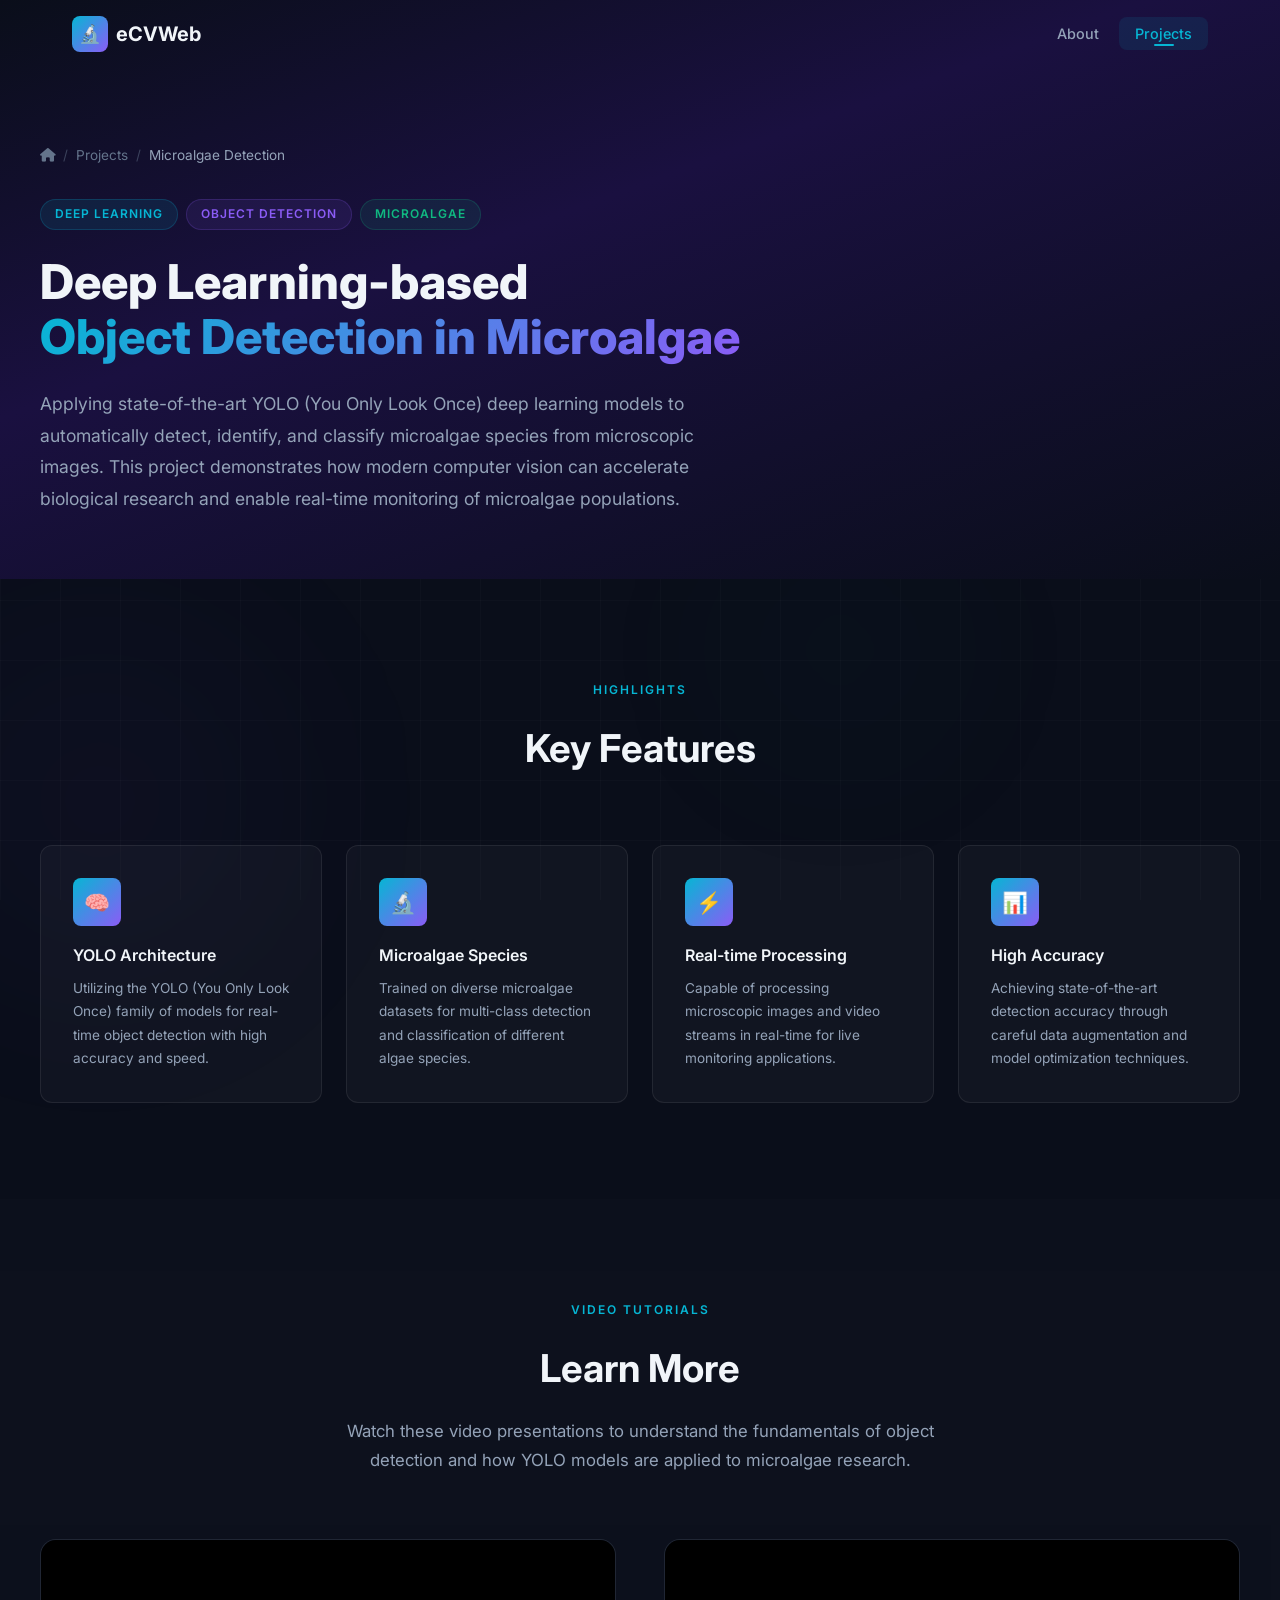
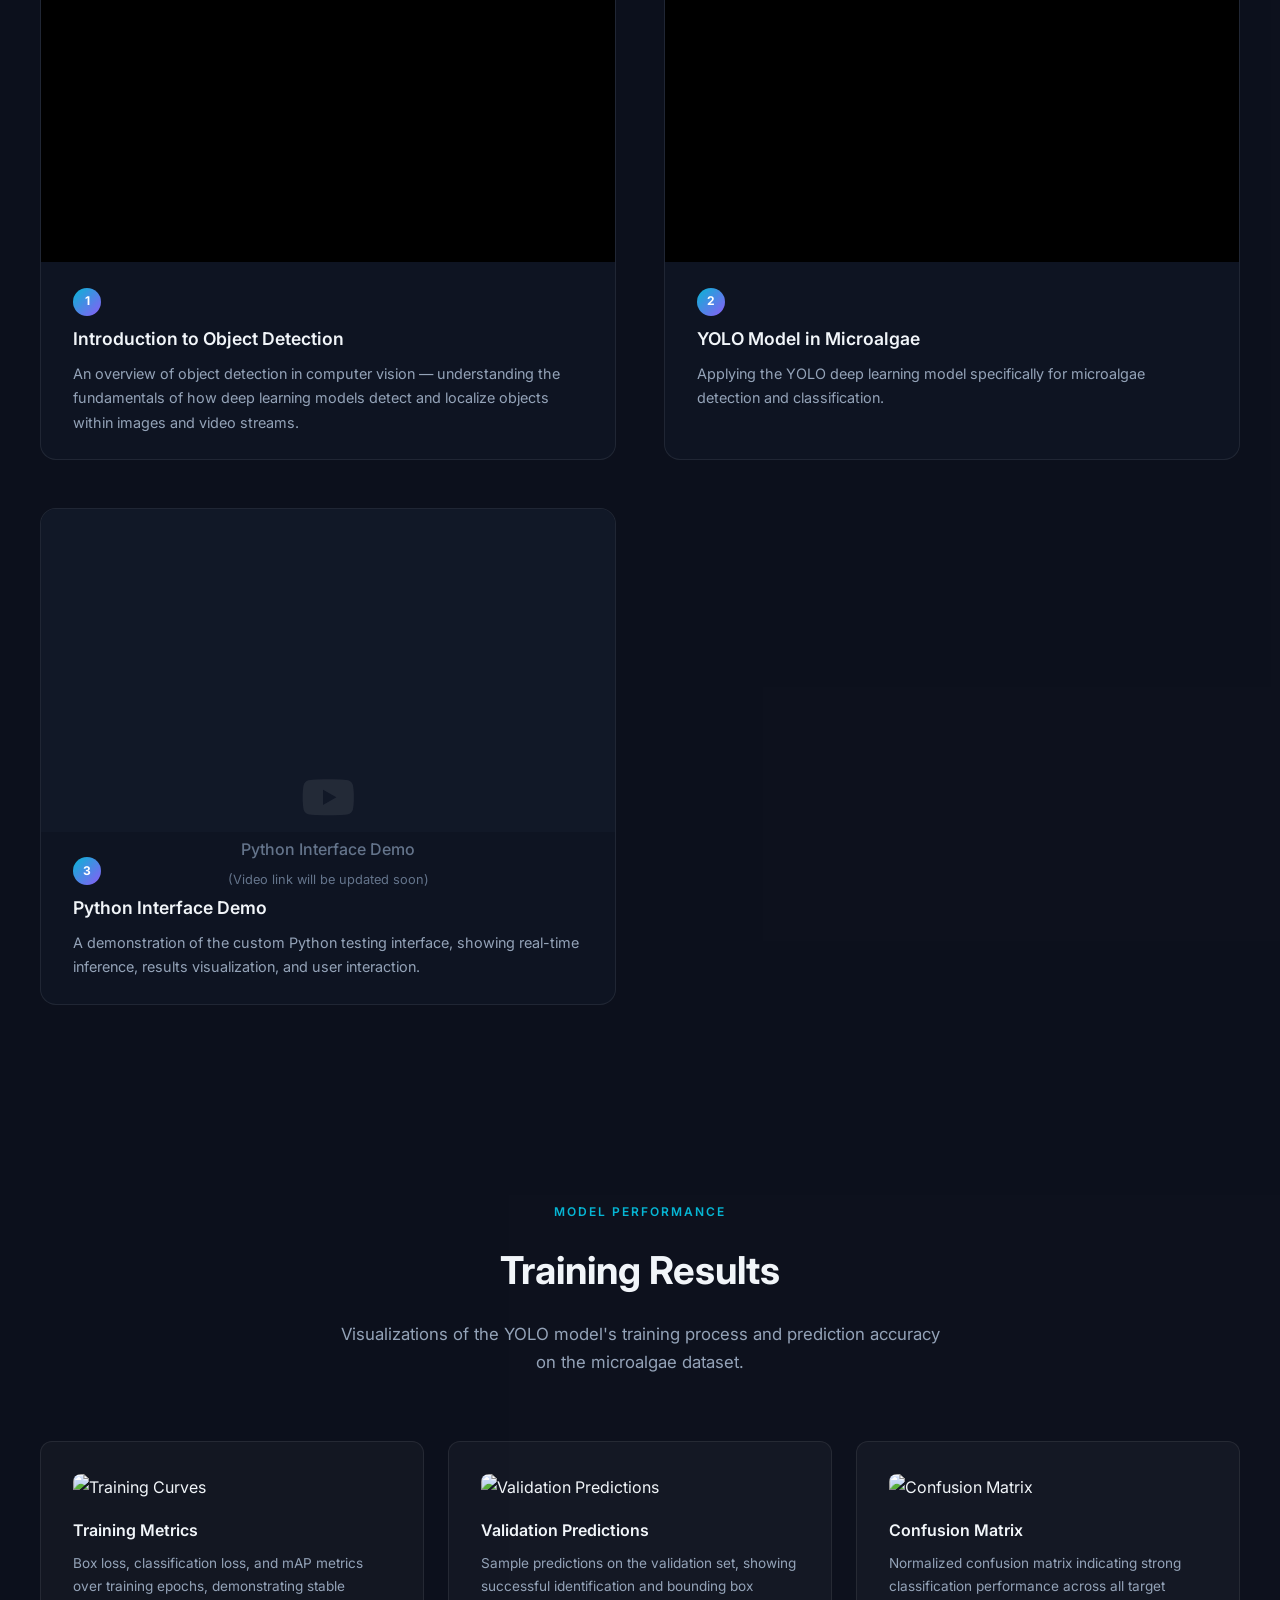
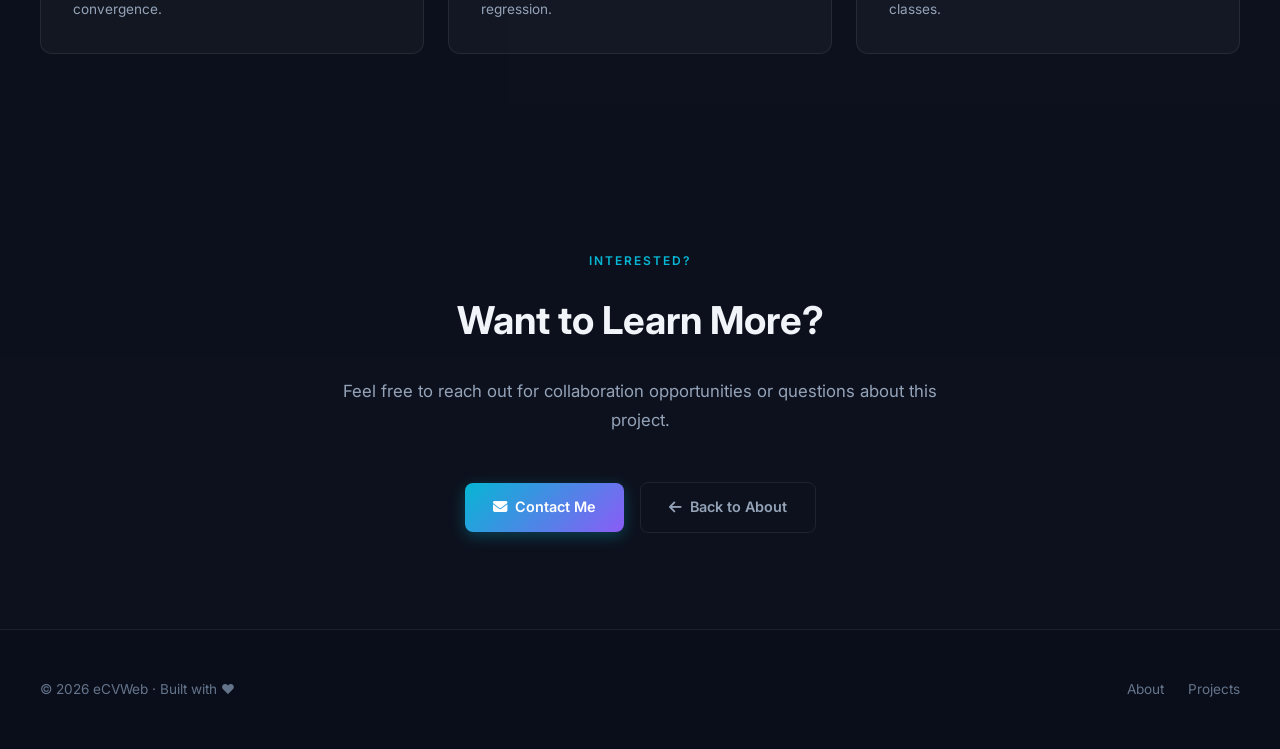
==== projects.html @ 0a2a7f98 "Add YOLO training results and Python Demo video placeholder" ====
<!DOCTYPE html>
<html lang="vi">
<head>
  <meta charset="UTF-8">
  <meta name="viewport" content="width=device-width, initial-scale=1.0">
  <meta name="description" content="Deep Learning-based Object Detection for Microalgae — YOLO model application for identifying and classifying microalgae species.">
  <title>eCVWeb — Microalgae Object Detection</title>
  <link rel="stylesheet" href="css/style.css">
  <link rel="stylesheet" href="https://cdnjs.cloudflare.com/ajax/libs/font-awesome/6.5.1/css/all.min.css">
</head>
<body class="page-transition">

  <!-- Background Effects -->
  <div class="bg-grid"></div>
  <div class="bg-gradient-orb bg-gradient-orb--cyan"></div>
  <div class="bg-gradient-orb bg-gradient-orb--purple"></div>
  <div class="bg-gradient-orb bg-gradient-orb--emerald"></div>

  <!-- Navigation -->
  <nav class="navbar" id="navbar">
    <div class="navbar__container">
      <a href="index.html" class="navbar__logo">
        <div class="navbar__logo-icon">🔬</div>
        eCVWeb
      </a>
      <ul class="navbar__links" id="navLinks">
        <li><a href="index.html" class="navbar__link">About</a></li>
        <li><a href="projects.html" class="navbar__link active">Projects</a></li>
      </ul>
      <button class="navbar__toggle" id="navToggle" aria-label="Menu">☰</button>
    </div>
  </nav>

  <!-- Project Hero -->
  <section class="project-hero">
    <div class="project-hero__container">
      <div class="project-hero__breadcrumb animate-on-scroll">
        <a href="index.html"><i class="fas fa-home"></i></a>
        <span class="project-hero__breadcrumb-sep">/</span>
        <span>Projects</span>
        <span class="project-hero__breadcrumb-sep">/</span>
        <span style="color: var(--text-secondary);">Microalgae Detection</span>
      </div>

      <div class="project-hero__tags animate-on-scroll">
        <span class="project-tag">Deep Learning</span>
        <span class="project-tag project-tag--purple">Object Detection</span>
        <span class="project-tag project-tag--green">Microalgae</span>
      </div>

      <h1 class="project-hero__title animate-on-scroll">
        Deep Learning-based<br>
        <span class="hero__title-gradient">Object Detection in Microalgae</span>
      </h1>

      <p class="project-hero__description animate-on-scroll">
        Applying state-of-the-art YOLO (You Only Look Once) deep learning models to automatically 
        detect, identify, and classify microalgae species from microscopic images. This project 
        demonstrates how modern computer vision can accelerate biological research and enable 
        real-time monitoring of microalgae populations.
      </p>
    </div>
  </section>

  <!-- Key Features -->
  <section class="section">
    <div class="section__container">
      <div class="section__header animate-on-scroll">
        <span class="section__tag">Highlights</span>
        <h2 class="section__title">Key Features</h2>
      </div>

      <div class="features-grid animate-on-scroll">
        <div class="feature-card">
          <div class="feature-card__icon">🧠</div>
          <h3 class="feature-card__title">YOLO Architecture</h3>
          <p class="feature-card__text">
            Utilizing the YOLO (You Only Look Once) family of models for real-time 
            object detection with high accuracy and speed.
          </p>
        </div>
        <div class="feature-card">
          <div class="feature-card__icon">🔬</div>
          <h3 class="feature-card__title">Microalgae Species</h3>
          <p class="feature-card__text">
            Trained on diverse microalgae datasets for multi-class detection and 
            classification of different algae species.
          </p>
        </div>
        <div class="feature-card">
          <div class="feature-card__icon">⚡</div>
          <h3 class="feature-card__title">Real-time Processing</h3>
          <p class="feature-card__text">
            Capable of processing microscopic images and video streams in real-time 
            for live monitoring applications.
          </p>
        </div>
        <div class="feature-card">
          <div class="feature-card__icon">📊</div>
          <h3 class="feature-card__title">High Accuracy</h3>
          <p class="feature-card__text">
            Achieving state-of-the-art detection accuracy through careful data 
            augmentation and model optimization techniques.
          </p>
        </div>
      </div>
    </div>
  </section>

  

  <!-- Video Section -->
  <section class="section" id="videos" style="background: rgba(255,255,255,0.01);">
    <div class="section__container">
      <div class="section__header animate-on-scroll">
        <span class="section__tag">Video Tutorials</span>
        <h2 class="section__title">Learn More</h2>
        <p class="section__description">
          Watch these video presentations to understand the fundamentals of object detection 
          and how YOLO models are applied to microalgae research.
        </p>
      </div>

      <div class="video-grid">
        <!-- Video 1 -->
        <div class="video-card animate-on-scroll">
          <div class="video-card__player">
            <iframe 
              src="https://www.youtube.com/embed/MyvOfDFZvgE" 
              title="Introduction to Object Detection" 
              allow="accelerometer; autoplay; clipboard-write; encrypted-media; gyroscope; picture-in-picture; web-share" 
              allowfullscreen
              loading="lazy"
            ></iframe>
          </div>
          <div class="video-card__info">
            <div class="video-card__number">1</div>
            <h3 class="video-card__title">Introduction to Object Detection</h3>
            <p class="video-card__description">
              An overview of object detection in computer vision — understanding the fundamentals 
              of how deep learning models detect and localize objects within images and video streams.
            </p>
          </div>
        </div>

        <!-- Video 2 -->
        <div class="video-card animate-on-scroll">
          <div class="video-card__player">
            <iframe 
              src="https://www.youtube.com/embed/CzHP7IqvJes" 
              title="YOLO Model for Microalgae Detection" 
              allow="accelerometer; autoplay; clipboard-write; encrypted-media; gyroscope; picture-in-picture; web-share" 
              allowfullscreen
              loading="lazy"
            ></iframe>
          </div>
          <div class="video-card__info">
            <div class="video-card__number">2</div>
            <h3 class="video-card__title">YOLO Model in Microalgae</h3>
            <p class="video-card__description">
              Applying the YOLO deep learning model specifically for microalgae detection and 
              classification.
            </p>
          </div>
        </div>

        <!-- Video 3: Python Interface Demo -->
        <div class="video-card animate-on-scroll">
          <div class="video-card__player" style="background: var(--bg-secondary); display: flex; align-items: center; justify-content: center; position: relative;">
            <!-- Placeholder for YouTube iframe -->
            <div style="position: absolute; text-align: center; color: var(--text-muted); width: 100%;">
              <i class="fab fa-youtube fa-3x" style="margin-bottom: 15px; color: var(--border-glass);"></i>
              <p style="font-weight: 500;">Python Interface Demo</p>
              <p style="font-size: 0.8rem; margin-top: 5px;">(Video link will be updated soon)</p>
            </div>
          </div>
          <div class="video-card__info">
            <div class="video-card__number">3</div>
            <h3 class="video-card__title">Python Interface Demo</h3>
            <p class="video-card__description">
              A demonstration of the custom Python testing interface, showing real-time inference, results visualization, and user interaction.
            </p>
          </div>
        </div>
      </div>
    </div>
  </section>

  <!-- Training Results -->
  <section class="section" style="background: rgba(255,255,255,0.01);">
    <div class="section__container">
      <div class="section__header animate-on-scroll">
        <span class="section__tag">Model Performance</span>
        <h2 class="section__title">Training Results</h2>
        <p class="section__description">
          Visualizations of the YOLO model's training process and prediction accuracy on the microalgae dataset.
        </p>
      </div>
      
      <div class="features-grid animate-on-scroll" style="grid-template-columns: repeat(auto-fit, minmax(300px, 1fr));">
        <div class="feature-card">
          <img src="yolo26_algae_260803/results.png" alt="Training Curves" style="border-radius: var(--radius-sm); margin-bottom: var(--space-md);">
          <h3 class="feature-card__title">Training Metrics</h3>
          <p class="feature-card__text">
            Box loss, classification loss, and mAP metrics over training epochs, demonstrating stable convergence.
          </p>
        </div>
        <div class="feature-card">
          <img src="yolo26_algae_260803/val_batch0_pred.jpg" alt="Validation Predictions" style="border-radius: var(--radius-sm); margin-bottom: var(--space-md);">
          <h3 class="feature-card__title">Validation Predictions</h3>
          <p class="feature-card__text">
            Sample predictions on the validation set, showing successful identification and bounding box regression.
          </p>
        </div>
        <div class="feature-card">
          <img src="yolo26_algae_260803/confusion_matrix_normalized.png" alt="Confusion Matrix" style="border-radius: var(--radius-sm); margin-bottom: var(--space-md);">
          <h3 class="feature-card__title">Confusion Matrix</h3>
          <p class="feature-card__text">
            Normalized confusion matrix indicating strong classification performance across all target classes.
          </p>
        </div>
      </div>
    </div>
  </section>
<!--   Technology Stack
  <section class="section">
    <div class="section__container">
      <div class="section__header animate-on-scroll">
        <span class="section__tag">Tech Stack</span>
        <h2 class="section__title">Technologies Used</h2>
      </div>

      <div class="skills animate-on-scroll" style="margin-top: 0;">
        <span class="skill-tag">Python</span>
        <span class="skill-tag">YOLOv8</span>
        <span class="skill-tag">PyTorch</span>
        <span class="skill-tag">Ultralytics</span>
        <span class="skill-tag">OpenCV</span>
        <span class="skill-tag">NumPy</span>
        <span class="skill-tag">Matplotlib</span>
        <span class="skill-tag">CUDA</span>
        <span class="skill-tag">Roboflow</span>
        <span class="skill-tag">Google Colab</span>
        <span class="skill-tag">LabelImg</span>
        <span class="skill-tag">Streamlit</span>
      </div>
    </div>
  </section> -->

  <!-- CTA Section -->
  <section class="section" style="background: rgba(255,255,255,0.01);">
    <div class="section__container" style="text-align: center;">
      <div class="animate-on-scroll">
        <span class="section__tag">Interested?</span>
        <h2 class="section__title" style="margin-bottom: var(--space-lg);">Want to Learn More?</h2>
        <p class="section__description" style="margin-bottom: var(--space-2xl);">
          Feel free to reach out for collaboration opportunities or questions about this project.
        </p>
        <div class="hero__actions" style="animation: none; opacity: 1;">
          <a href="index.html#contact" class="btn btn--primary">
            <i class="fas fa-envelope"></i> Contact Me
          </a>
          <a href="index.html" class="btn btn--ghost">
            <i class="fas fa-arrow-left"></i> Back to About
          </a>
        </div>
      </div>
    </div>
  </section>

  <!-- Footer -->
  <footer class="footer">
    <div class="footer__container">
      <p class="footer__text">© <span class="footer__year">2026</span> eCVWeb · Built with ❤️</p>
      <div class="footer__links">
        <a href="index.html" class="footer__link">About</a>
        <a href="projects.html" class="footer__link">Projects</a>
      </div>
    </div>
  </footer>

  <script src="js/main.js"></script>
</body>
</html>
---- css/style.css ----
/* ===== Google Fonts ===== */
@import url('https://fonts.googleapis.com/css2?family=Inter:wght@300;400;500;600;700;800&family=JetBrains+Mono:wght@400;500&display=swap');

/* ===== CSS Variables / Design Tokens ===== */
:root {
  /* Colors */
  --bg-primary: #0a0e1a;
  --bg-secondary: #111827;
  --bg-card: rgba(17, 24, 39, 0.7);
  --bg-glass: rgba(255, 255, 255, 0.03);
  --border-glass: rgba(255, 255, 255, 0.08);
  --text-primary: #f1f5f9;
  --text-secondary: #94a3b8;
  --text-muted: #64748b;
  --accent-primary: #06b6d4;
  --accent-secondary: #8b5cf6;
  --accent-tertiary: #10b981;
  --gradient-primary: linear-gradient(135deg, #06b6d4, #8b5cf6);
  --gradient-secondary: linear-gradient(135deg, #8b5cf6, #ec4899);
  --gradient-hero: linear-gradient(160deg, #0a0e1a 0%, #1a1040 40%, #0a0e1a 100%);
  --shadow-glow: 0 0 40px rgba(6, 182, 212, 0.15);
  --shadow-card: 0 8px 32px rgba(0, 0, 0, 0.3);
  --shadow-elevated: 0 20px 60px rgba(0, 0, 0, 0.4);

  /* Typography */
  --font-primary: 'Inter', -apple-system, BlinkMacSystemFont, sans-serif;
  --font-mono: 'JetBrains Mono', monospace;

  /* Spacing */
  --space-xs: 0.25rem;
  --space-sm: 0.5rem;
  --space-md: 1rem;
  --space-lg: 1.5rem;
  --space-xl: 2rem;
  --space-2xl: 3rem;
  --space-3xl: 4rem;
  --space-4xl: 6rem;

  /* Borders */
  --radius-sm: 8px;
  --radius-md: 12px;
  --radius-lg: 16px;
  --radius-xl: 24px;
  --radius-full: 9999px;

  /* Transitions */
  --transition-fast: 0.15s ease;
  --transition-base: 0.3s ease;
  --transition-slow: 0.5s ease;
}

/* ===== Reset & Base ===== */
*,
*::before,
*::after {
  margin: 0;
  padding: 0;
  box-sizing: border-box;
}

html {
  scroll-behavior: smooth;
  font-size: 16px;
}

body {
  font-family: var(--font-primary);
  background-color: var(--bg-primary);
  color: var(--text-primary);
  line-height: 1.7;
  overflow-x: hidden;
  min-height: 100vh;
}

a {
  color: var(--accent-primary);
  text-decoration: none;
  transition: color var(--transition-fast);
}

a:hover {
  color: #22d3ee;
}

img {
  max-width: 100%;
  display: block;
}

/* ===== Background Effects ===== */
.bg-grid {
  position: fixed;
  top: 0;
  left: 0;
  width: 100%;
  height: 100%;
  z-index: 0;
  pointer-events: none;
  background-image:
    linear-gradient(rgba(255, 255, 255, 0.02) 1px, transparent 1px),
    linear-gradient(90deg, rgba(255, 255, 255, 0.02) 1px, transparent 1px);
  background-size: 60px 60px;
}

.bg-gradient-orb {
  position: fixed;
  border-radius: 50%;
  filter: blur(100px);
  opacity: 0.4;
  z-index: 0;
  pointer-events: none;
  animation: float 20s ease-in-out infinite;
}

.bg-gradient-orb--cyan {
  width: 500px;
  height: 500px;
  background: radial-gradient(circle, rgba(6, 182, 212, 0.15), transparent 70%);
  top: -100px;
  right: -100px;
}

.bg-gradient-orb--purple {
  width: 600px;
  height: 600px;
  background: radial-gradient(circle, rgba(139, 92, 246, 0.12), transparent 70%);
  bottom: -200px;
  left: -200px;
  animation-delay: -10s;
}

.bg-gradient-orb--emerald {
  width: 400px;
  height: 400px;
  background: radial-gradient(circle, rgba(16, 185, 129, 0.1), transparent 70%);
  top: 50%;
  left: 50%;
  animation-delay: -5s;
}

@keyframes float {
  0%, 100% { transform: translate(0, 0) scale(1); }
  33% { transform: translate(30px, -30px) scale(1.05); }
  66% { transform: translate(-20px, 20px) scale(0.95); }
}

/* ===== Navigation ===== */
.navbar {
  position: fixed;
  top: 0;
  left: 0;
  width: 100%;
  z-index: 1000;
  padding: var(--space-md) 0;
  transition: all var(--transition-base);
  background: transparent;
}

.navbar.scrolled {
  background: rgba(10, 14, 26, 0.85);
  backdrop-filter: blur(20px);
  -webkit-backdrop-filter: blur(20px);
  border-bottom: 1px solid var(--border-glass);
  box-shadow: 0 4px 30px rgba(0, 0, 0, 0.2);
}

.navbar__container {
  max-width: 1200px;
  margin: 0 auto;
  padding: 0 var(--space-xl);
  display: flex;
  align-items: center;
  justify-content: space-between;
}

.navbar__logo {
  display: flex;
  align-items: center;
  gap: var(--space-sm);
  font-weight: 700;
  font-size: 1.25rem;
  color: var(--text-primary);
  text-decoration: none;
}

.navbar__logo-icon {
  width: 36px;
  height: 36px;
  border-radius: var(--radius-sm);
  background: var(--gradient-primary);
  display: flex;
  align-items: center;
  justify-content: center;
  font-size: 1.1rem;
}

.navbar__links {
  display: flex;
  align-items: center;
  gap: var(--space-xs);
  list-style: none;
}

.navbar__link {
  padding: var(--space-sm) var(--space-md);
  border-radius: var(--radius-sm);
  color: var(--text-secondary);
  font-weight: 500;
  font-size: 0.9rem;
  transition: all var(--transition-fast);
  position: relative;
}

.navbar__link:hover {
  color: var(--text-primary);
  background: var(--bg-glass);
}

.navbar__link.active {
  color: var(--accent-primary);
  background: rgba(6, 182, 212, 0.1);
}

.navbar__link.active::after {
  content: '';
  position: absolute;
  bottom: 4px;
  left: 50%;
  transform: translateX(-50%);
  width: 20px;
  height: 2px;
  background: var(--accent-primary);
  border-radius: var(--radius-full);
}

/* Mobile menu toggle */
.navbar__toggle {
  display: none;
  background: none;
  border: none;
  color: var(--text-primary);
  font-size: 1.5rem;
  cursor: pointer;
  padding: var(--space-sm);
}

/* ===== Hero Section ===== */
.hero {
  position: relative;
  z-index: 1;
  min-height: 100vh;
  display: flex;
  align-items: center;
  justify-content: center;
  padding: var(--space-4xl) var(--space-xl);
  background: var(--gradient-hero);
}

.hero__content {
  text-align: center;
  max-width: 800px;
}

.hero__badge {
  display: inline-flex;
  align-items: center;
  gap: var(--space-sm);
  padding: var(--space-xs) var(--space-md);
  background: rgba(6, 182, 212, 0.1);
  border: 1px solid rgba(6, 182, 212, 0.2);
  border-radius: var(--radius-full);
  font-size: 0.8rem;
  font-weight: 500;
  color: var(--accent-primary);
  margin-bottom: var(--space-xl);
  animation: fadeInUp 0.6s ease both;
}

.hero__badge-dot {
  width: 6px;
  height: 6px;
  background: var(--accent-primary);
  border-radius: 50%;
  animation: pulse 2s ease-in-out infinite;
}

@keyframes pulse {
  0%, 100% { opacity: 1; transform: scale(1); }
  50% { opacity: 0.5; transform: scale(1.5); }
}

.hero__title {
  font-size: clamp(2.5rem, 5vw, 4rem);
  font-weight: 800;
  line-height: 1.1;
  margin-bottom: var(--space-lg);
  animation: fadeInUp 0.6s ease 0.1s both;
}

.hero__title-gradient {
  background: var(--gradient-primary);
  -webkit-background-clip: text;
  -webkit-text-fill-color: transparent;
  background-clip: text;
}

.hero__subtitle {
  font-size: 1.15rem;
  color: var(--text-secondary);
  max-width: 600px;
  margin: 0 auto var(--space-2xl);
  line-height: 1.8;
  animation: fadeInUp 0.6s ease 0.2s both;
}

.hero__actions {
  display: flex;
  align-items: center;
  justify-content: center;
  gap: var(--space-md);
  animation: fadeInUp 0.6s ease 0.3s both;
}

/* ===== Buttons ===== */
.btn {
  display: inline-flex;
  align-items: center;
  gap: var(--space-sm);
  padding: 12px 28px;
  border-radius: var(--radius-sm);
  font-family: var(--font-primary);
  font-weight: 600;
  font-size: 0.9rem;
  border: none;
  cursor: pointer;
  transition: all var(--transition-base);
  text-decoration: none;
}

.btn--primary {
  background: var(--gradient-primary);
  color: white;
  box-shadow: 0 4px 15px rgba(6, 182, 212, 0.3);
}

.btn--primary:hover {
  transform: translateY(-2px);
  box-shadow: 0 8px 25px rgba(6, 182, 212, 0.4);
  color: white;
}

.btn--ghost {
  background: transparent;
  color: var(--text-secondary);
  border: 1px solid var(--border-glass);
}

.btn--ghost:hover {
  background: var(--bg-glass);
  color: var(--text-primary);
  border-color: rgba(255, 255, 255, 0.15);
  transform: translateY(-2px);
}

/* ===== Sections ===== */
.section {
  position: relative;
  z-index: 1;
  padding: var(--space-4xl) var(--space-xl);
}

.section__container {
  max-width: 1200px;
  margin: 0 auto;
}

.section__header {
  text-align: center;
  margin-bottom: var(--space-3xl);
}

.section__tag {
  display: inline-block;
  font-size: 0.75rem;
  font-weight: 600;
  text-transform: uppercase;
  letter-spacing: 2px;
  color: var(--accent-primary);
  margin-bottom: var(--space-md);
}

.section__title {
  font-size: clamp(1.8rem, 3vw, 2.5rem);
  font-weight: 700;
  margin-bottom: var(--space-md);
}

.section__description {
  font-size: 1.05rem;
  color: var(--text-secondary);
  max-width: 600px;
  margin: 0 auto;
}

/* ===== Glass Card ===== */
.card {
  background: var(--bg-card);
  border: 1px solid var(--border-glass);
  border-radius: var(--radius-lg);
  padding: var(--space-2xl);
  backdrop-filter: blur(10px);
  -webkit-backdrop-filter: blur(10px);
  transition: all var(--transition-base);
}

.card:hover {
  border-color: rgba(255, 255, 255, 0.12);
  box-shadow: var(--shadow-glow);
  transform: translateY(-4px);
}

/* ===== About / Profile Card ===== */
.profile {
  display: flex;
  flex-direction: column;
  align-items: center;
  gap: var(--space-2xl);
}

.profile__avatar-wrapper {
  position: relative;
}

.profile__avatar {
  width: 180px;
  height: 180px;
  border-radius: 50%;
  object-fit: cover;
  border: 3px solid transparent;
  background: linear-gradient(var(--bg-secondary), var(--bg-secondary)) padding-box,
              var(--gradient-primary) border-box;
  padding: 4px;
}

.profile__avatar-ring {
  position: absolute;
  inset: -8px;
  border-radius: 50%;
  border: 2px dashed rgba(6, 182, 212, 0.2);
  animation: spin 20s linear infinite;
}

@keyframes spin {
  to { transform: rotate(360deg); }
}

.profile__info {
  text-align: center;
}

.profile__name {
  font-size: 2rem;
  font-weight: 700;
  margin-bottom: var(--space-sm);
}

.profile__role {
  font-size: 1.1rem;
  color: var(--accent-primary);
  margin-bottom: var(--space-md);
}

.profile__bio {
  color: var(--text-secondary);
  max-width: 500px;
  margin: 0 auto var(--space-xl);
  line-height: 1.8;
}

/* ===== Stats Grid ===== */
.stats {
  display: grid;
  grid-template-columns: repeat(auto-fit, minmax(140px, 1fr));
  gap: var(--space-md);
  width: 100%;
  max-width: 600px;
  margin: 0 auto;
}

.stat {
  text-align: center;
  padding: var(--space-lg);
  background: var(--bg-glass);
  border: 1px solid var(--border-glass);
  border-radius: var(--radius-md);
  transition: all var(--transition-base);
}

.stat:hover {
  border-color: rgba(6, 182, 212, 0.2);
  background: rgba(6, 182, 212, 0.05);
}

.stat__number {
  font-size: 1.8rem;
  font-weight: 700;
  background: var(--gradient-primary);
  -webkit-background-clip: text;
  -webkit-text-fill-color: transparent;
  background-clip: text;
}

.stat__label {
  font-size: 0.8rem;
  color: var(--text-muted);
  margin-top: var(--space-xs);
  text-transform: uppercase;
  letter-spacing: 1px;
}

/* ===== Skills ===== */
.skills {
  display: flex;
  flex-wrap: wrap;
  gap: var(--space-sm);
  justify-content: center;
  max-width: 600px;
  margin: var(--space-xl) auto 0;
}

.skill-tag {
  padding: 6px 16px;
  background: var(--bg-glass);
  border: 1px solid var(--border-glass);
  border-radius: var(--radius-full);
  font-size: 0.8rem;
  font-weight: 500;
  color: var(--text-secondary);
  transition: all var(--transition-fast);
}

.skill-tag:hover {
  border-color: var(--accent-primary);
  color: var(--accent-primary);
  background: rgba(6, 182, 212, 0.08);
}

/* ===== Social Links ===== */
.socials {
  display: flex;
  gap: var(--space-md);
  justify-content: center;
  margin-top: var(--space-xl);
}

.social-link {
  width: 44px;
  height: 44px;
  display: flex;
  align-items: center;
  justify-content: center;
  border-radius: var(--radius-sm);
  background: var(--bg-glass);
  border: 1px solid var(--border-glass);
  color: var(--text-secondary);
  font-size: 1.2rem;
  transition: all var(--transition-base);
}

.social-link:hover {
  color: var(--accent-primary);
  border-color: var(--accent-primary);
  background: rgba(6, 182, 212, 0.1);
  transform: translateY(-3px);
  box-shadow: 0 4px 15px rgba(6, 182, 212, 0.2);
}

/* ===== Project Card ===== */
.project-hero {
  position: relative;
  z-index: 1;
  padding: calc(80px + var(--space-3xl)) var(--space-xl) var(--space-3xl);
  background: var(--gradient-hero);
}

.project-hero__container {
  max-width: 1200px;
  margin: 0 auto;
}

.project-hero__breadcrumb {
  display: flex;
  align-items: center;
  gap: var(--space-sm);
  font-size: 0.85rem;
  color: var(--text-muted);
  margin-bottom: var(--space-xl);
}

.project-hero__breadcrumb a {
  color: var(--text-muted);
}

.project-hero__breadcrumb a:hover {
  color: var(--accent-primary);
}

.project-hero__breadcrumb-sep {
  color: var(--text-muted);
  opacity: 0.5;
}

.project-hero__tags {
  display: flex;
  flex-wrap: wrap;
  gap: var(--space-sm);
  margin-bottom: var(--space-lg);
}

.project-tag {
  padding: 4px 14px;
  background: rgba(6, 182, 212, 0.1);
  border: 1px solid rgba(6, 182, 212, 0.2);
  border-radius: var(--radius-full);
  font-size: 0.75rem;
  font-weight: 600;
  color: var(--accent-primary);
  text-transform: uppercase;
  letter-spacing: 1px;
}

.project-tag--purple {
  background: rgba(139, 92, 246, 0.1);
  border-color: rgba(139, 92, 246, 0.2);
  color: var(--accent-secondary);
}

.project-tag--green {
  background: rgba(16, 185, 129, 0.1);
  border-color: rgba(16, 185, 129, 0.2);
  color: var(--accent-tertiary);
}

.project-hero__title {
  font-size: clamp(2rem, 4vw, 3rem);
  font-weight: 800;
  line-height: 1.15;
  margin-bottom: var(--space-lg);
}

.project-hero__description {
  font-size: 1.1rem;
  color: var(--text-secondary);
  max-width: 700px;
  line-height: 1.8;
}

/* ===== Video Section ===== */
.video-grid {
  display: grid;
  grid-template-columns: repeat(auto-fit, minmax(min(100%, 500px), 1fr));
  gap: var(--space-2xl);
}

.video-card {
  background: var(--bg-card);
  border: 1px solid var(--border-glass);
  border-radius: var(--radius-lg);
  overflow: hidden;
  transition: all var(--transition-base);
}

.video-card:hover {
  border-color: rgba(255, 255, 255, 0.12);
  box-shadow: var(--shadow-glow);
  transform: translateY(-4px);
}

.video-card__player {
  position: relative;
  width: 100%;
  padding-top: 56.25%; /* 16:9 */
  background: #000;
}

.video-card__player iframe {
  position: absolute;
  top: 0;
  left: 0;
  width: 100%;
  height: 100%;
  border: none;
}

.video-card__info {
  padding: var(--space-lg) var(--space-xl);
}

.video-card__number {
  display: inline-flex;
  align-items: center;
  justify-content: center;
  width: 28px;
  height: 28px;
  border-radius: 50%;
  background: var(--gradient-primary);
  font-size: 0.75rem;
  font-weight: 700;
  color: white;
  margin-bottom: var(--space-sm);
}

.video-card__title {
  font-size: 1.1rem;
  font-weight: 600;
  margin-bottom: var(--space-sm);
}

.video-card__description {
  font-size: 0.9rem;
  color: var(--text-secondary);
  line-height: 1.7;
}

/* ===== Feature Highlights ===== */
.features-grid {
  display: grid;
  grid-template-columns: repeat(auto-fit, minmax(250px, 1fr));
  gap: var(--space-lg);
}

.feature-card {
  padding: var(--space-xl);
  background: var(--bg-glass);
  border: 1px solid var(--border-glass);
  border-radius: var(--radius-md);
  transition: all var(--transition-base);
}

.feature-card:hover {
  border-color: rgba(6, 182, 212, 0.2);
  background: rgba(6, 182, 212, 0.03);
  transform: translateY(-2px);
}

.feature-card__icon {
  width: 48px;
  height: 48px;
  border-radius: var(--radius-sm);
  background: var(--gradient-primary);
  display: flex;
  align-items: center;
  justify-content: center;
  font-size: 1.3rem;
  margin-bottom: var(--space-md);
}

.feature-card__title {
  font-size: 1rem;
  font-weight: 600;
  margin-bottom: var(--space-sm);
}

.feature-card__text {
  font-size: 0.85rem;
  color: var(--text-secondary);
  line-height: 1.7;
}

/* ===== Timeline / Experience ===== */
.timeline {
  max-width: 700px;
  margin: 0 auto;
  position: relative;
  padding-left: 30px;
}

.timeline::before {
  content: '';
  position: absolute;
  left: 0;
  top: 0;
  bottom: 0;
  width: 2px;
  background: linear-gradient(to bottom, var(--accent-primary), var(--accent-secondary), transparent);
}

.timeline__item {
  position: relative;
  margin-bottom: var(--space-2xl);
  padding-left: var(--space-xl);
}

.timeline__item::before {
  content: '';
  position: absolute;
  left: -5px;
  top: 6px;
  width: 12px;
  height: 12px;
  border-radius: 50%;
  background: var(--accent-primary);
  border: 2px solid var(--bg-primary);
  box-shadow: 0 0 10px rgba(6, 182, 212, 0.4);
}

.timeline__date {
  font-size: 0.8rem;
  font-weight: 600;
  color: var(--accent-primary);
  text-transform: uppercase;
  letter-spacing: 1px;
  margin-bottom: var(--space-xs);
}

.timeline__title {
  font-size: 1.1rem;
  font-weight: 600;
  margin-bottom: var(--space-xs);
}

.timeline__org {
  font-size: 0.9rem;
  color: var(--text-muted);
  margin-bottom: var(--space-sm);
}

.timeline__text {
  font-size: 0.9rem;
  color: var(--text-secondary);
  line-height: 1.7;
}

/* ===== Contact Section ===== */
.contact-grid {
  display: grid;
  grid-template-columns: repeat(auto-fit, minmax(250px, 1fr));
  gap: var(--space-lg);
  max-width: 800px;
  margin: 0 auto;
}

.contact-item {
  display: flex;
  align-items: center;
  gap: var(--space-md);
  padding: var(--space-lg);
  background: var(--bg-glass);
  border: 1px solid var(--border-glass);
  border-radius: var(--radius-md);
  transition: all var(--transition-base);
}

.contact-item:hover {
  border-color: rgba(6, 182, 212, 0.2);
  transform: translateY(-2px);
}

.contact-item__icon {
  width: 44px;
  height: 44px;
  border-radius: var(--radius-sm);
  background: var(--gradient-primary);
  display: flex;
  align-items: center;
  justify-content: center;
  font-size: 1.1rem;
  flex-shrink: 0;
}

.contact-item__label {
  font-size: 0.75rem;
  color: var(--text-muted);
  text-transform: uppercase;
  letter-spacing: 1px;
}

.contact-item__value {
  font-size: 0.95rem;
  font-weight: 500;
  color: var(--text-primary);
  margin-top: 2px;
}

/* ===== Footer ===== */
.footer {
  position: relative;
  z-index: 1;
  padding: var(--space-2xl) var(--space-xl);
  border-top: 1px solid var(--border-glass);
  text-align: center;
}

.footer__container {
  max-width: 1200px;
  margin: 0 auto;
  display: flex;
  align-items: center;
  justify-content: space-between;
  flex-wrap: wrap;
  gap: var(--space-md);
}

.footer__text {
  font-size: 0.85rem;
  color: var(--text-muted);
}

.footer__links {
  display: flex;
  gap: var(--space-lg);
}

.footer__link {
  font-size: 0.85rem;
  color: var(--text-muted);
  transition: color var(--transition-fast);
}

.footer__link:hover {
  color: var(--accent-primary);
}

/* ===== Animations ===== */
@keyframes fadeInUp {
  from {
    opacity: 0;
    transform: translateY(20px);
  }
  to {
    opacity: 1;
    transform: translateY(0);
  }
}

@keyframes fadeIn {
  from { opacity: 0; }
  to { opacity: 1; }
}

.animate-on-scroll {
  opacity: 0;
  transform: translateY(30px);
  transition: opacity 0.6s ease, transform 0.6s ease;
}

.animate-on-scroll.visible {
  opacity: 1;
  transform: translateY(0);
}

/* ===== Responsive ===== */
@media (max-width: 768px) {
  .navbar__links {
    display: none;
    position: fixed;
    top: 0;
    left: 0;
    width: 100%;
    height: 100vh;
    background: rgba(10, 14, 26, 0.97);
    backdrop-filter: blur(20px);
    flex-direction: column;
    justify-content: center;
    align-items: center;
    gap: var(--space-md);
  }

  .navbar__links.open {
    display: flex;
  }

  .navbar__link {
    font-size: 1.2rem;
    padding: var(--space-md) var(--space-xl);
  }

  .navbar__toggle {
    display: block;
    z-index: 1001;
  }

  .hero {
    padding: var(--space-4xl) var(--space-md);
    min-height: auto;
    padding-top: 120px;
    padding-bottom: 80px;
  }

  .hero__actions {
    flex-direction: column;
  }

  .section {
    padding: var(--space-3xl) var(--space-md);
  }

  .video-grid {
    grid-template-columns: 1fr;
  }

  .stats {
    grid-template-columns: repeat(2, 1fr);
  }

  .footer__container {
    flex-direction: column;
    text-align: center;
  }

  .profile__avatar {
    width: 140px;
    height: 140px;
  }
}

@media (max-width: 480px) {
  .stats {
    grid-template-columns: 1fr 1fr;
    gap: var(--space-sm);
  }

  .stat {
    padding: var(--space-md);
  }

  .stat__number {
    font-size: 1.4rem;
  }

  .features-grid {
    grid-template-columns: 1fr;
  }
}

/* ===== Page Transition ===== */
.page-transition {
  animation: fadeIn 0.4s ease;
}

/* ===== Scroll indicator ===== */
.scroll-indicator {
  position: absolute;
  bottom: 30px;
  left: 50%;
  transform: translateX(-50%);
  display: flex;
  flex-direction: column;
  align-items: center;
  gap: var(--space-sm);
  color: var(--text-muted);
  font-size: 0.75rem;
  animation: fadeInUp 0.6s ease 0.5s both;
}

.scroll-indicator__mouse {
  width: 24px;
  height: 38px;
  border: 2px solid rgba(255, 255, 255, 0.15);
  border-radius: 12px;
  position: relative;
}

.scroll-indicator__dot {
  width: 4px;
  height: 4px;
  background: var(--accent-primary);
  border-radius: 50%;
  position: absolute;
  top: 8px;
  left: 50%;
  transform: translateX(-50%);
  animation: scrollDot 2s ease-in-out infinite;
}

@keyframes scrollDot {
  0%, 100% { top: 8px; opacity: 1; }
  50% { top: 22px; opacity: 0.3; }
}

/* ===== Projects List ===== */
.projects-list {
  display: grid;
  grid-template-columns: repeat(auto-fit, minmax(340px, 1fr));
  gap: var(--space-xl);
}

.project-list-card {
  background: var(--bg-card);
  border: 1px solid var(--border-glass);
  border-radius: var(--radius-lg);
  overflow: hidden;
  transition: all var(--transition-base);
  text-decoration: none;
  color: inherit;
  display: block;
}

.project-list-card:hover {
  border-color: rgba(6, 182, 212, 0.2);
  box-shadow: var(--shadow-glow);
  transform: translateY(-4px);
  color: inherit;
}

.project-list-card__thumb {
  height: 200px;
  background: linear-gradient(135deg, rgba(6, 182, 212, 0.2), rgba(139, 92, 246, 0.2));
  display: flex;
  align-items: center;
  justify-content: center;
  font-size: 3rem;
  position: relative;
  overflow: hidden;
}

.project-list-card__thumb::after {
  content: '';
  position: absolute;
  inset: 0;
  background: linear-gradient(to bottom, transparent, var(--bg-card));
}

.project-list-card__body {
  padding: var(--space-lg) var(--space-xl) var(--space-xl);
}

.project-list-card__title {
  font-size: 1.15rem;
  font-weight: 600;
  margin-bottom: var(--space-sm);
}

.project-list-card__text {
  font-size: 0.9rem;
  color: var(--text-secondary);
  line-height: 1.7;
  margin-bottom: var(--space-md);
}

.project-list-card__tags {
  display: flex;
  flex-wrap: wrap;
  gap: var(--space-xs);
}

.project-list-card__tag {
  padding: 3px 10px;
  background: rgba(6, 182, 212, 0.08);
  border-radius: var(--radius-full);
  font-size: 0.7rem;
  font-weight: 500;
  color: var(--accent-primary);
}
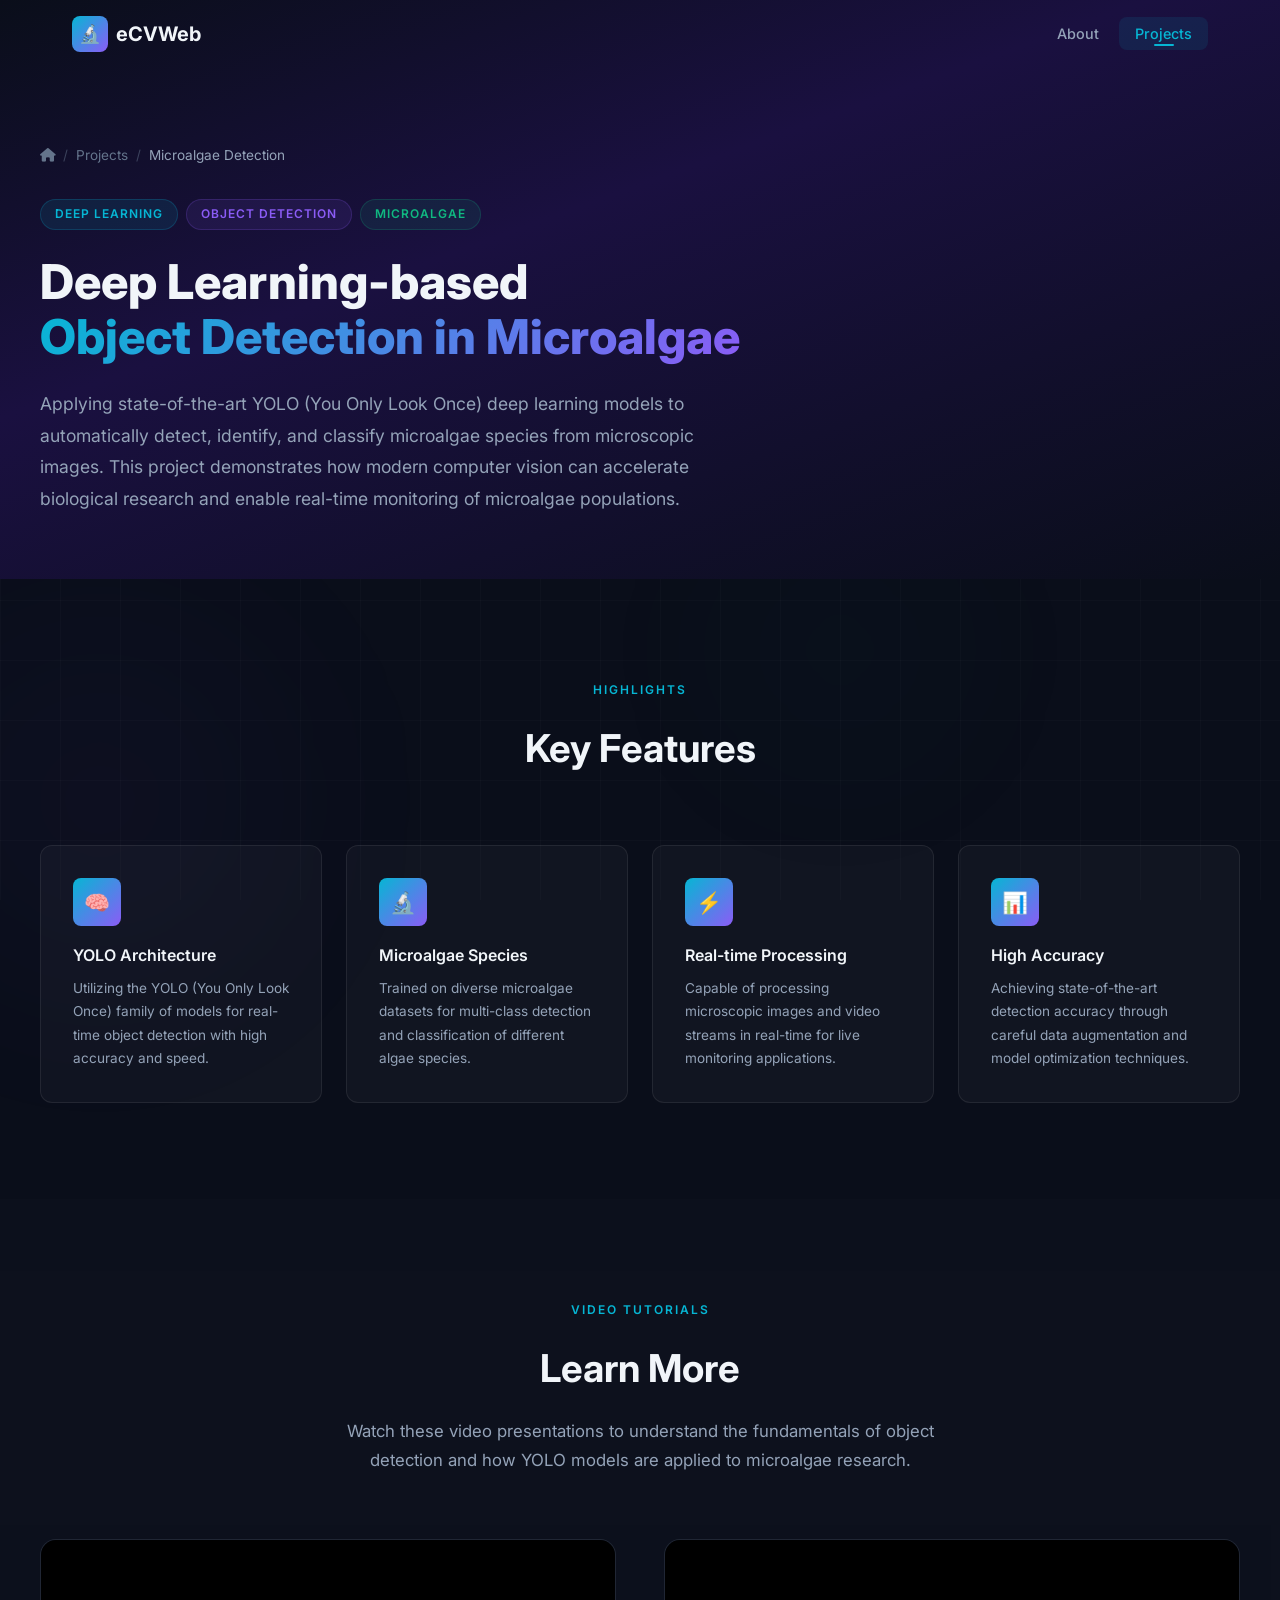
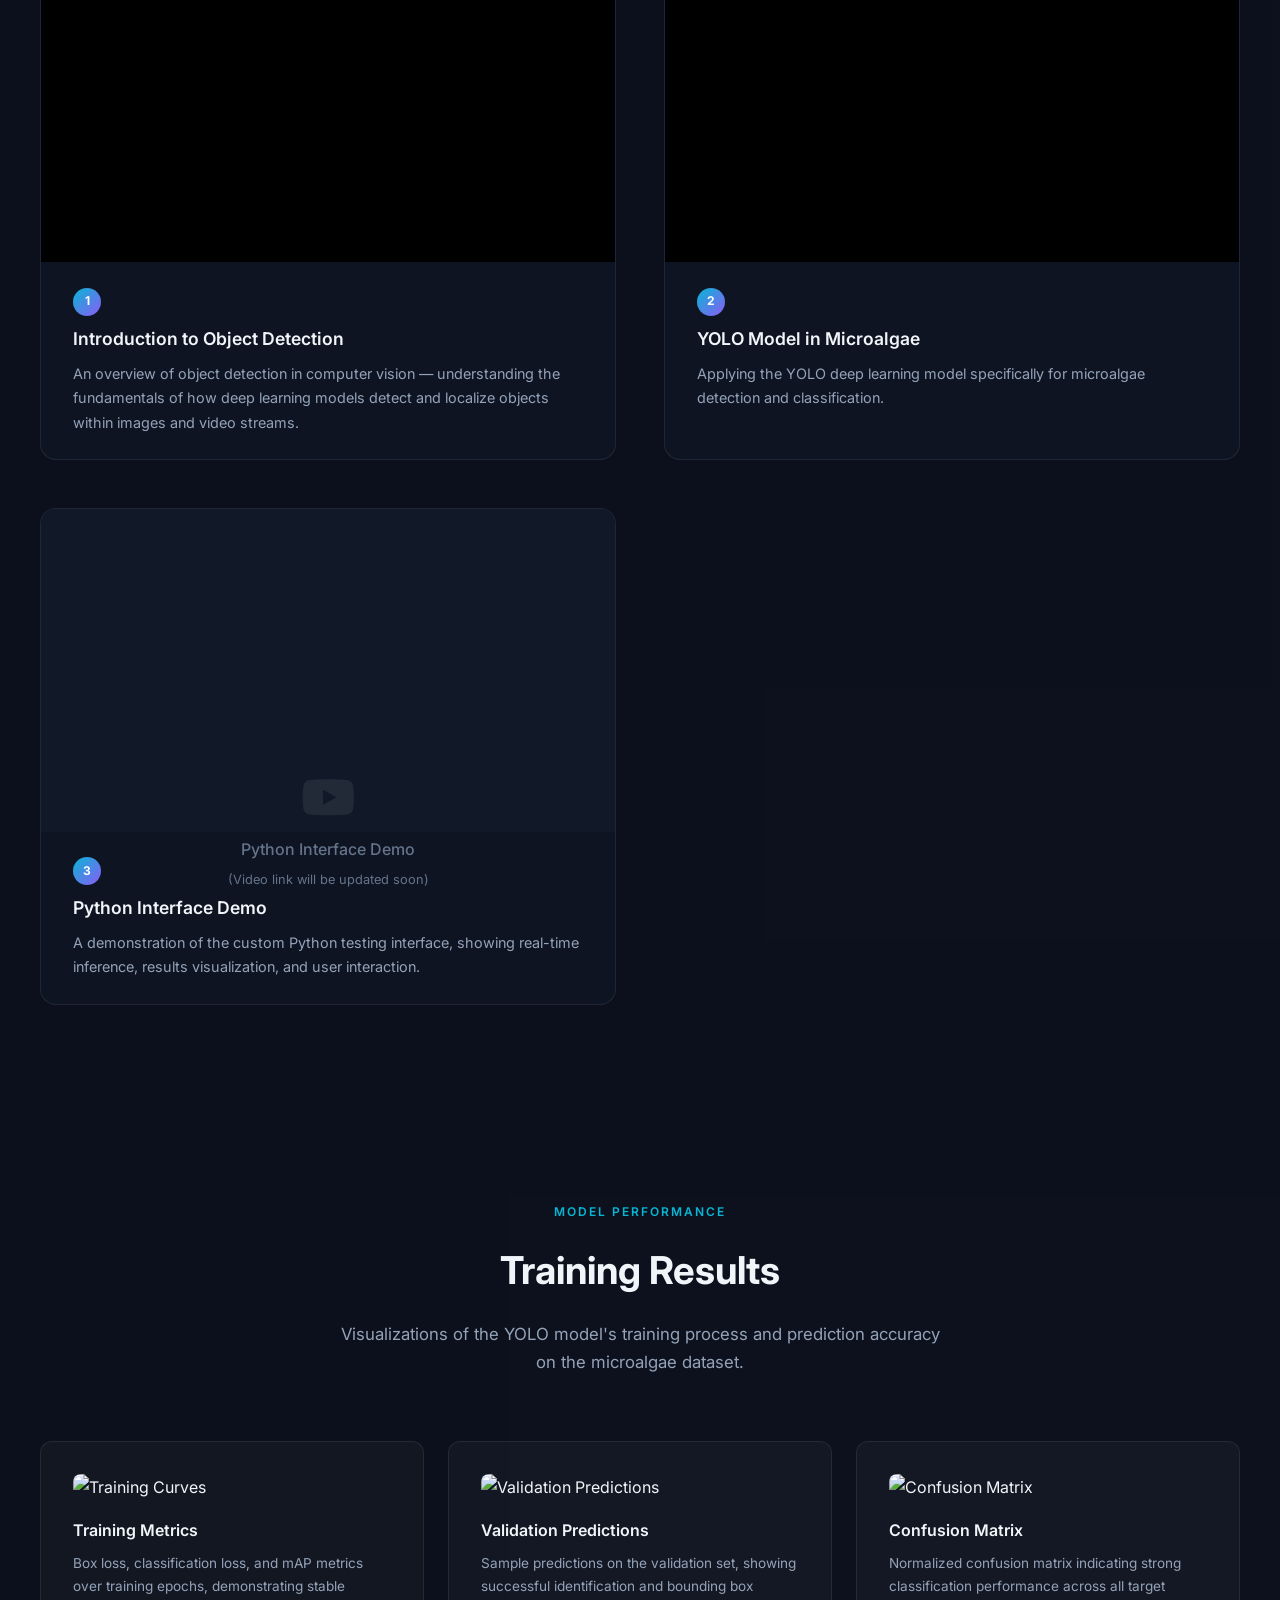
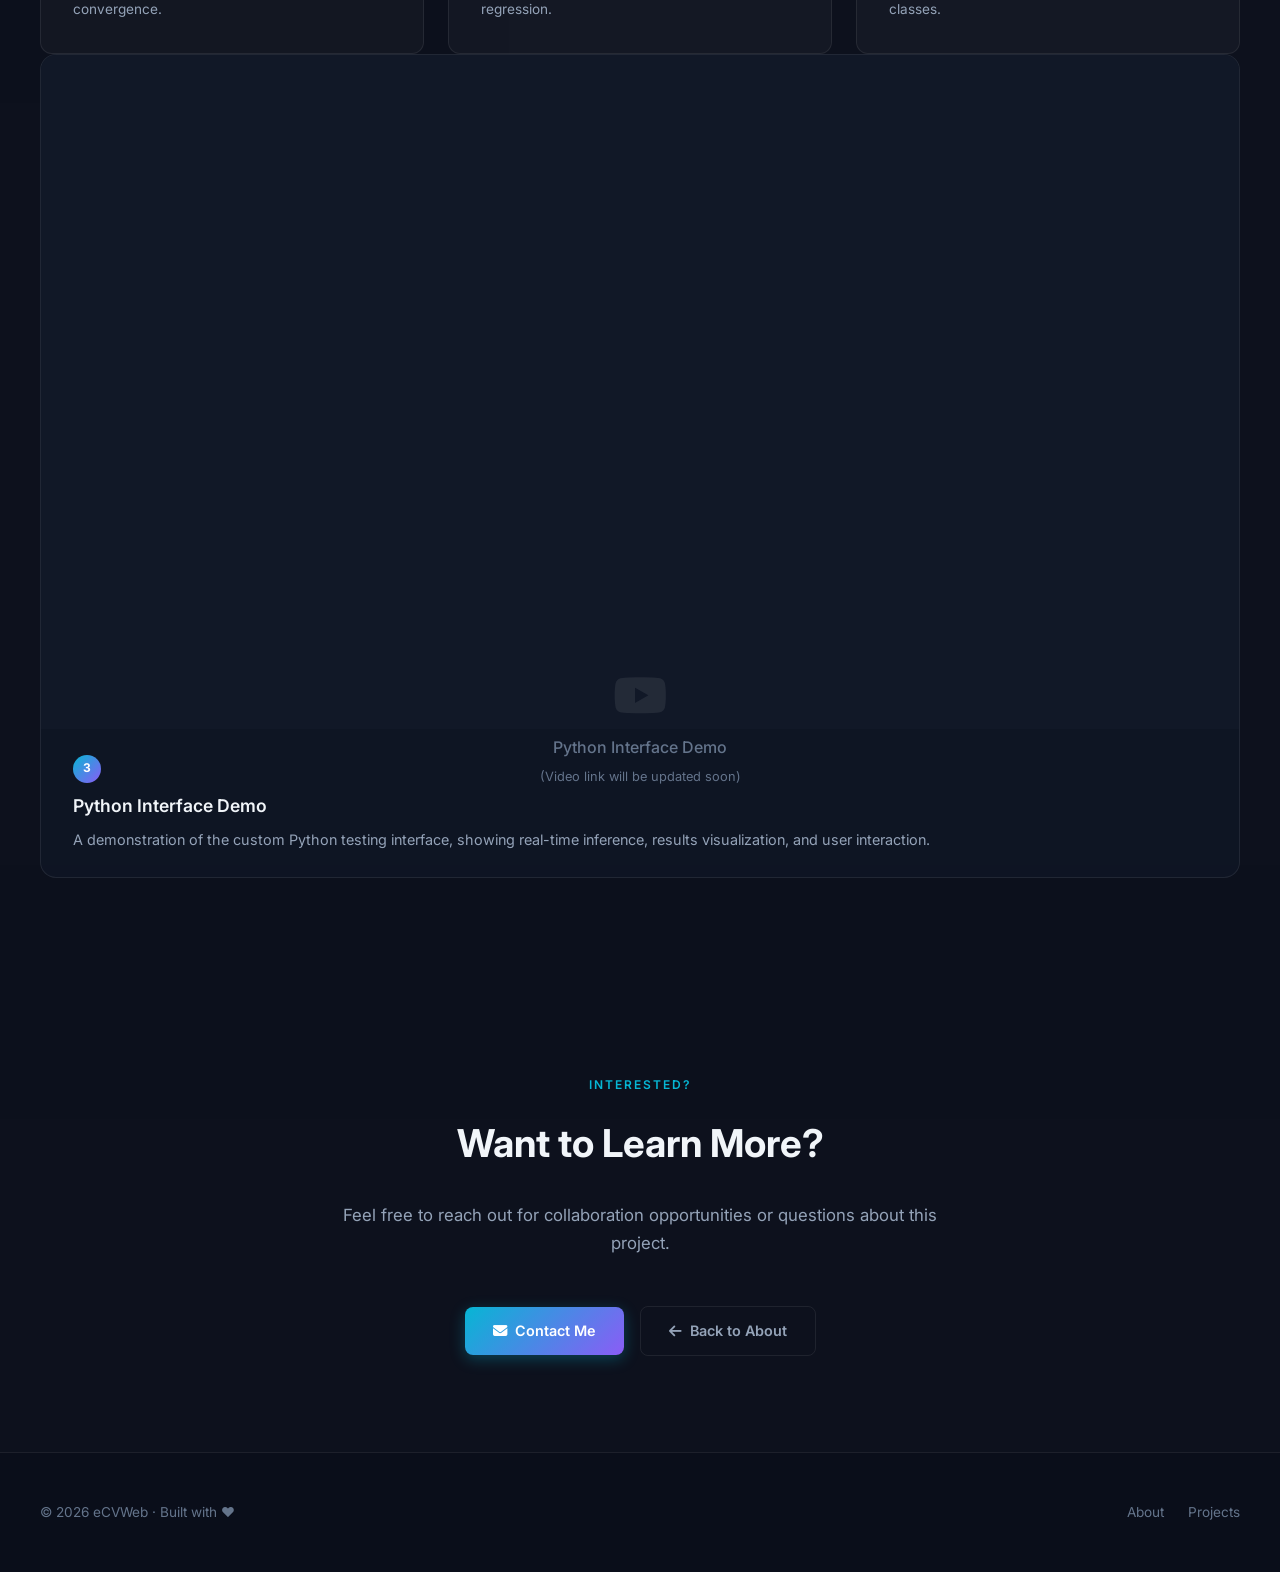
==== commit 3b3145fc: "Add YOLO training results and Python Demo video placeholder" ====
--- a/projects.html
+++ b/projects.html
@@ -218,6 +218,27 @@
           <p class="feature-card__text">
             Normalized confusion matrix indicating strong classification performance across all target classes.
           </p>
+        </div>
+      </div>
+
+      <div class="video-grid">
+        <!-- Video 3: Python Interface Demo -->
+        <div class="video-card animate-on-scroll">
+          <div class="video-card__player" style="background: var(--bg-secondary); display: flex; align-items: center; justify-content: center; position: relative;">
+            <!-- Placeholder for YouTube iframe -->
+            <div style="position: absolute; text-align: center; color: var(--text-muted); width: 100%;">
+              <i class="fab fa-youtube fa-3x" style="margin-bottom: 15px; color: var(--border-glass);"></i>
+              <p style="font-weight: 500;">Python Interface Demo</p>
+              <p style="font-size: 0.8rem; margin-top: 5px;">(Video link will be updated soon)</p>
+            </div>
+          </div>
+          <div class="video-card__info">
+            <div class="video-card__number">3</div>
+            <h3 class="video-card__title">Python Interface Demo</h3>
+            <p class="video-card__description">
+              A demonstration of the custom Python testing interface, showing real-time inference, results visualization, and user interaction.
+            </p>
+          </div>
         </div>
       </div>
     </div>
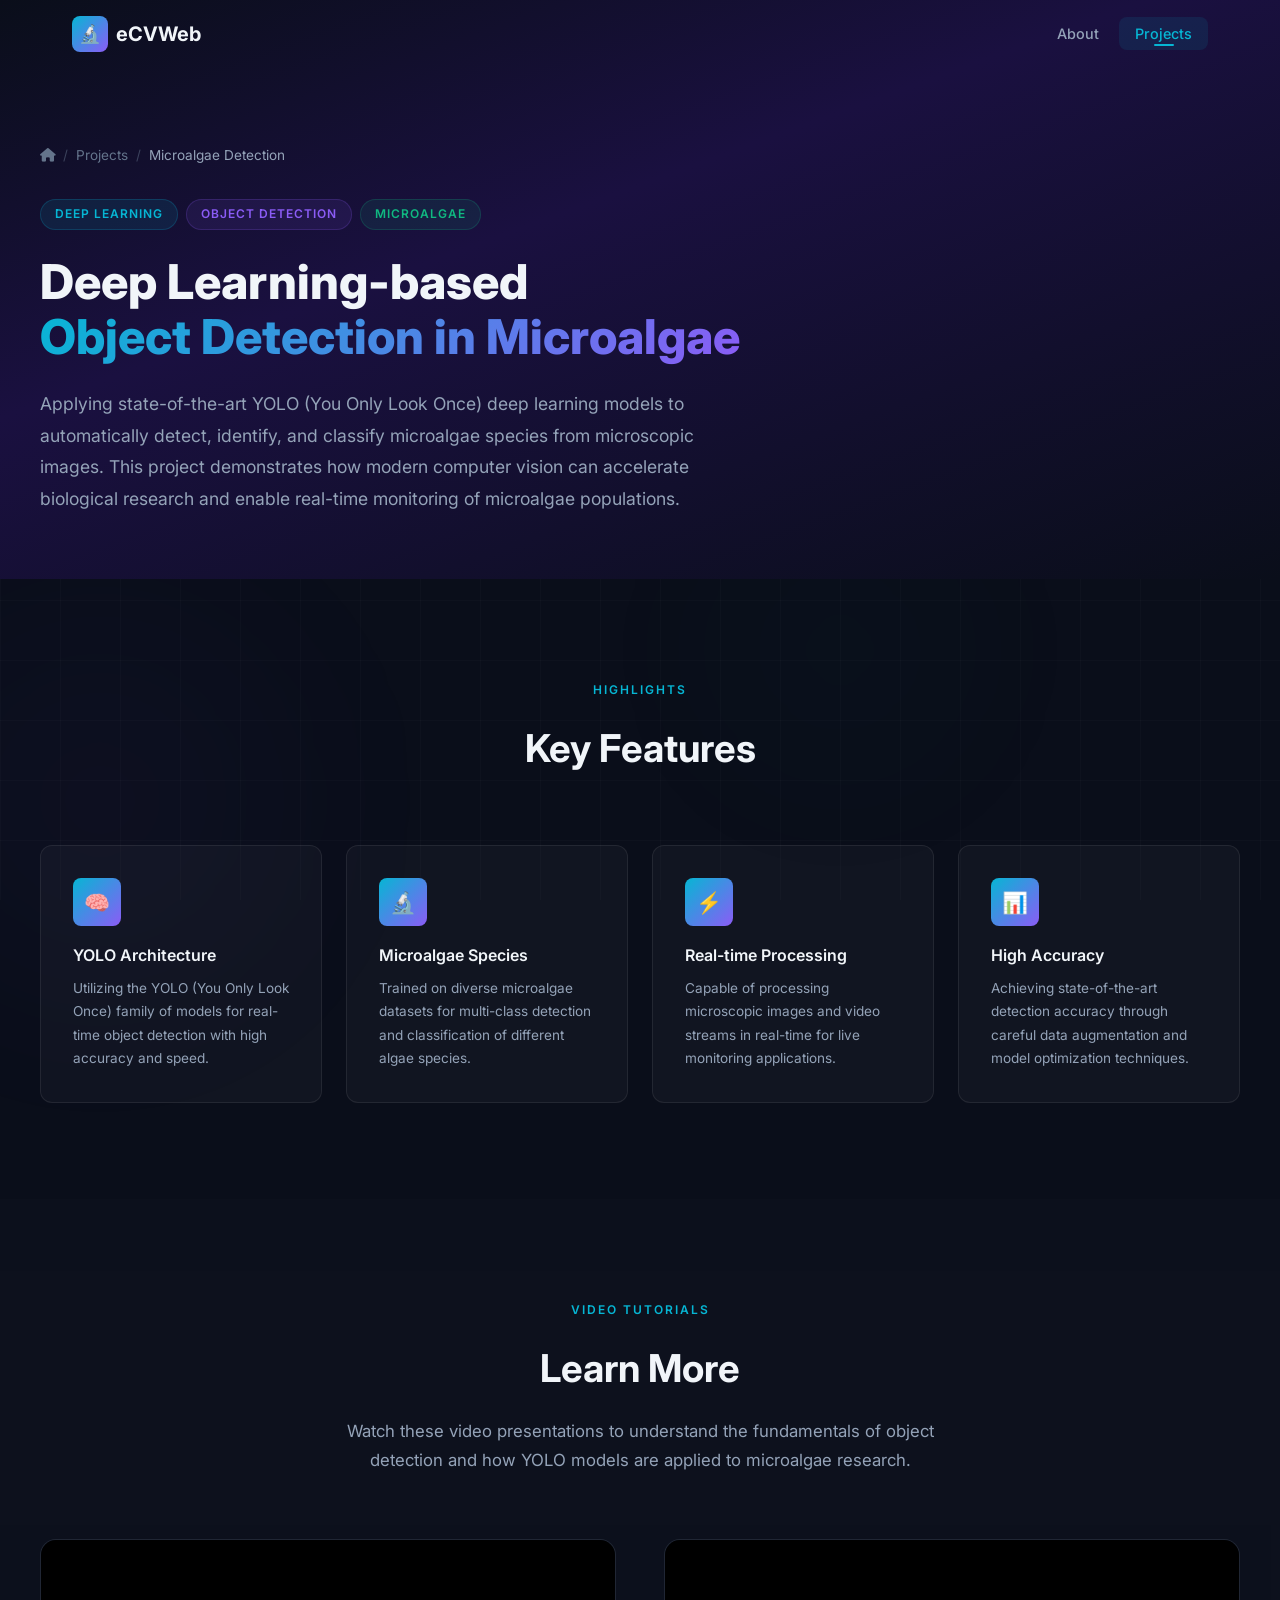
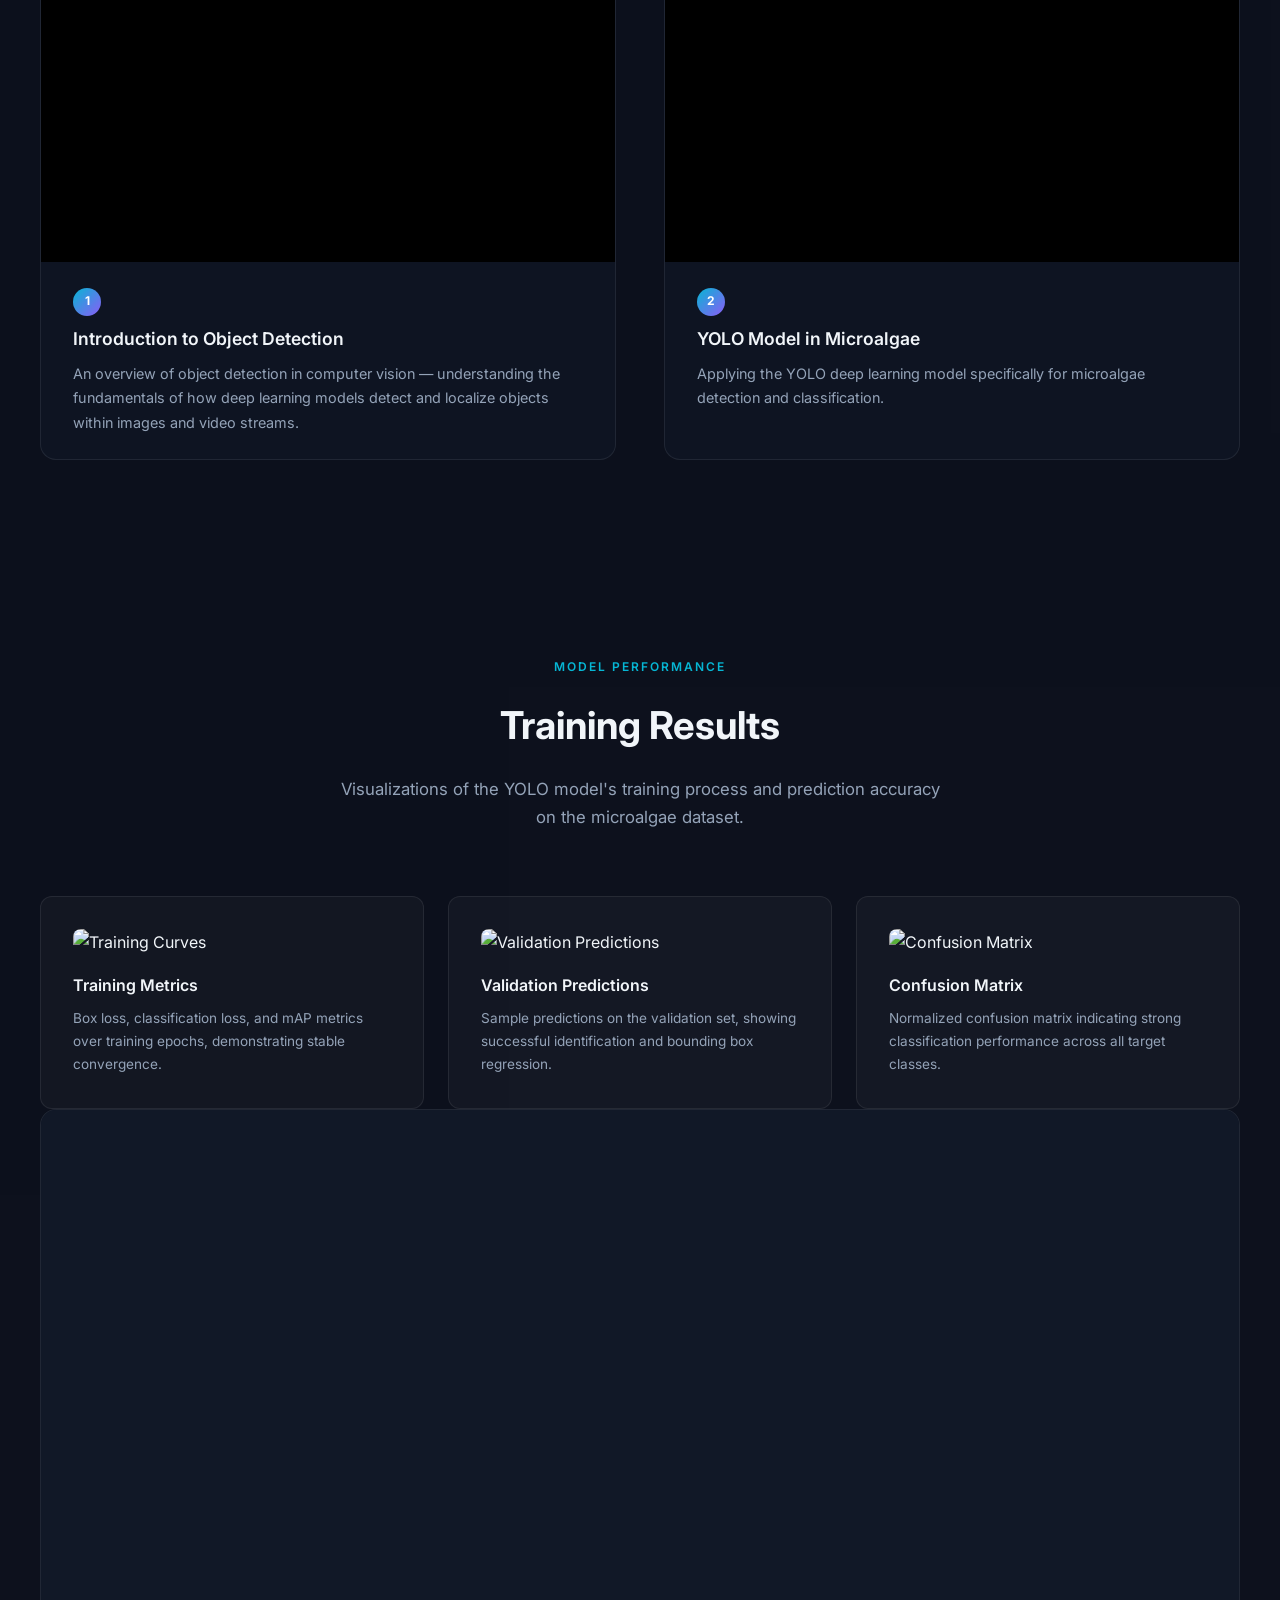
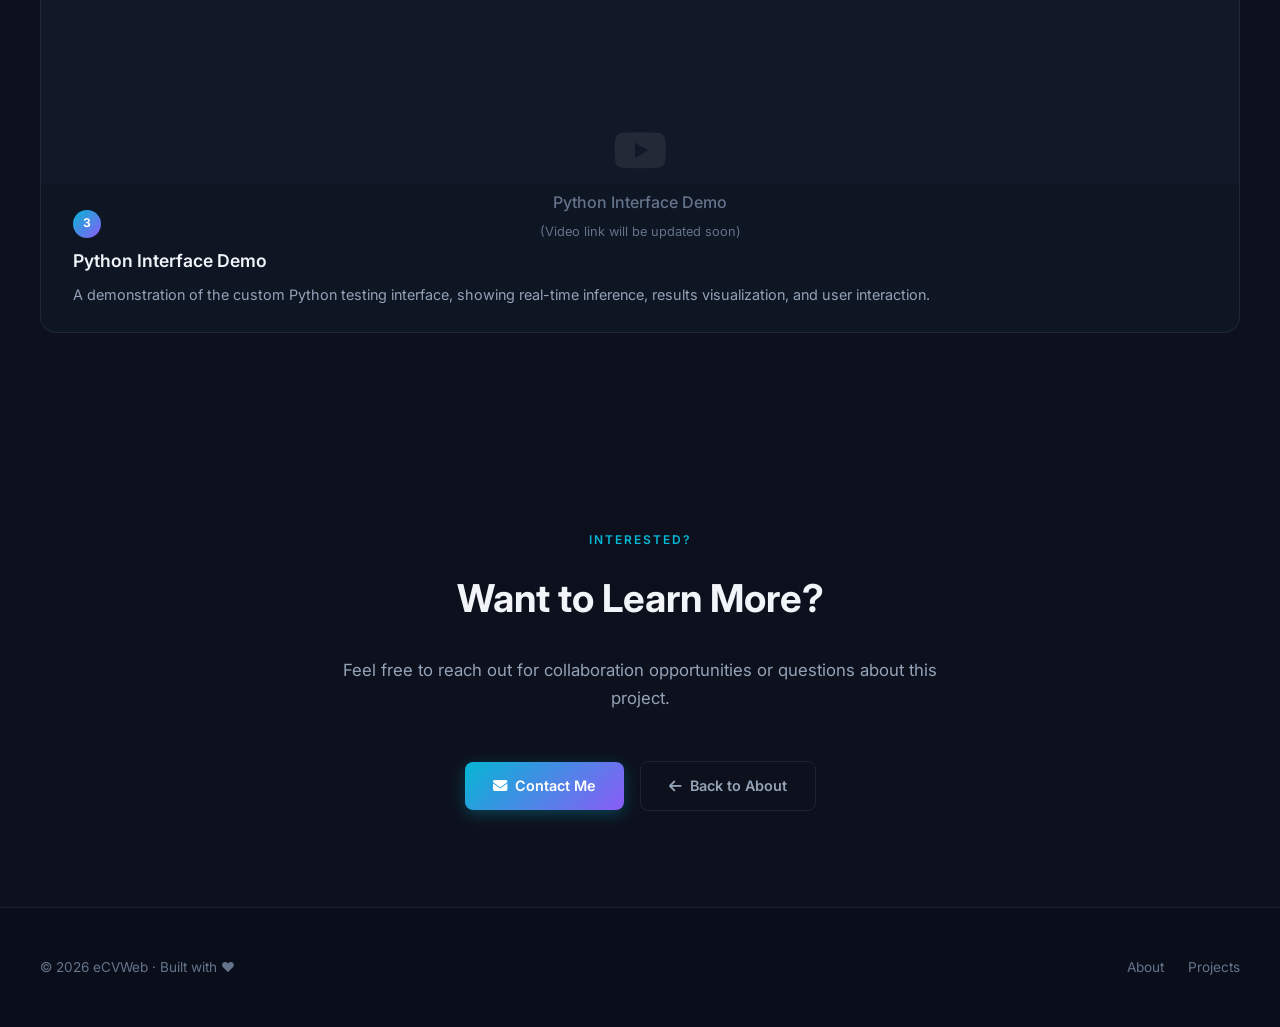
==== commit 3ebfa44f: "Add YOLO training results and Python Demo video placeholder" ====
--- a/projects.html
+++ b/projects.html
@@ -160,25 +160,6 @@
             <p class="video-card__description">
               Applying the YOLO deep learning model specifically for microalgae detection and 
               classification.
-            </p>
-          </div>
-        </div>
-
-        <!-- Video 3: Python Interface Demo -->
-        <div class="video-card animate-on-scroll">
-          <div class="video-card__player" style="background: var(--bg-secondary); display: flex; align-items: center; justify-content: center; position: relative;">
-            <!-- Placeholder for YouTube iframe -->
-            <div style="position: absolute; text-align: center; color: var(--text-muted); width: 100%;">
-              <i class="fab fa-youtube fa-3x" style="margin-bottom: 15px; color: var(--border-glass);"></i>
-              <p style="font-weight: 500;">Python Interface Demo</p>
-              <p style="font-size: 0.8rem; margin-top: 5px;">(Video link will be updated soon)</p>
-            </div>
-          </div>
-          <div class="video-card__info">
-            <div class="video-card__number">3</div>
-            <h3 class="video-card__title">Python Interface Demo</h3>
-            <p class="video-card__description">
-              A demonstration of the custom Python testing interface, showing real-time inference, results visualization, and user interaction.
             </p>
           </div>
         </div>
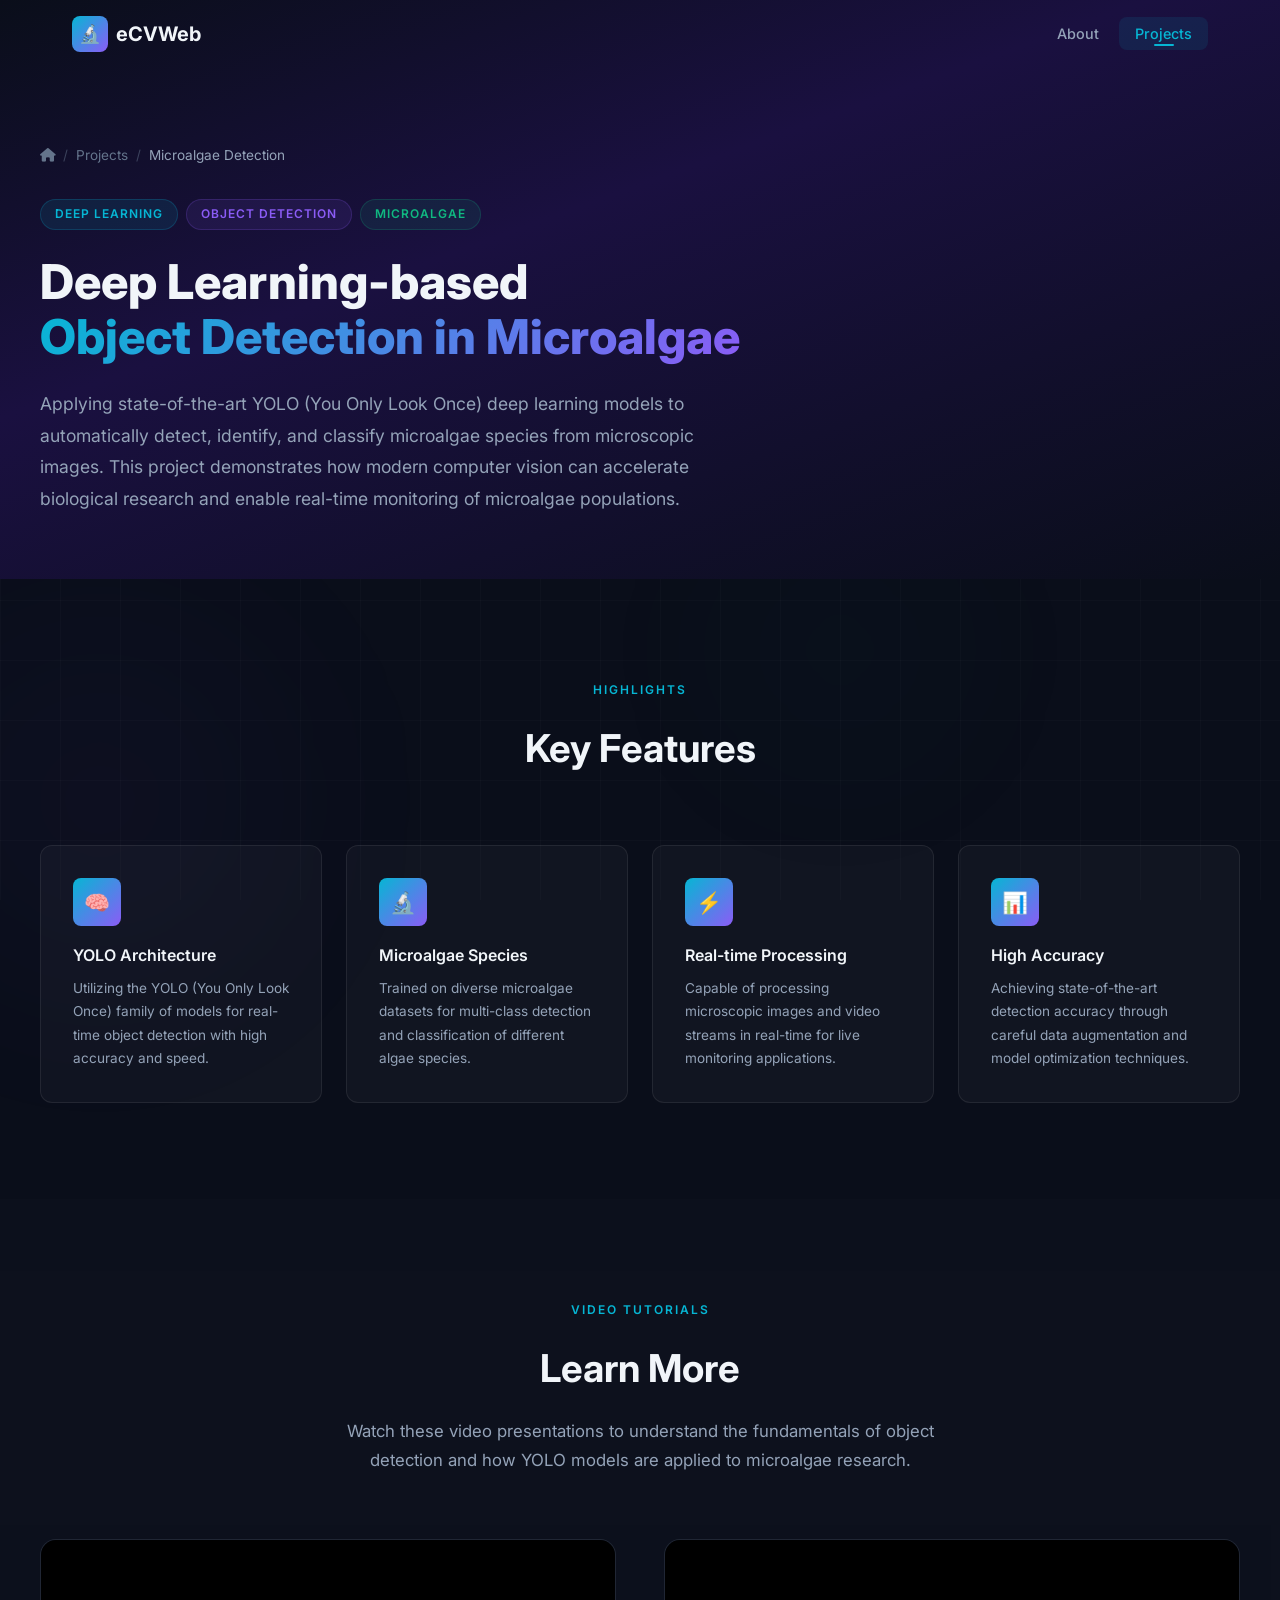
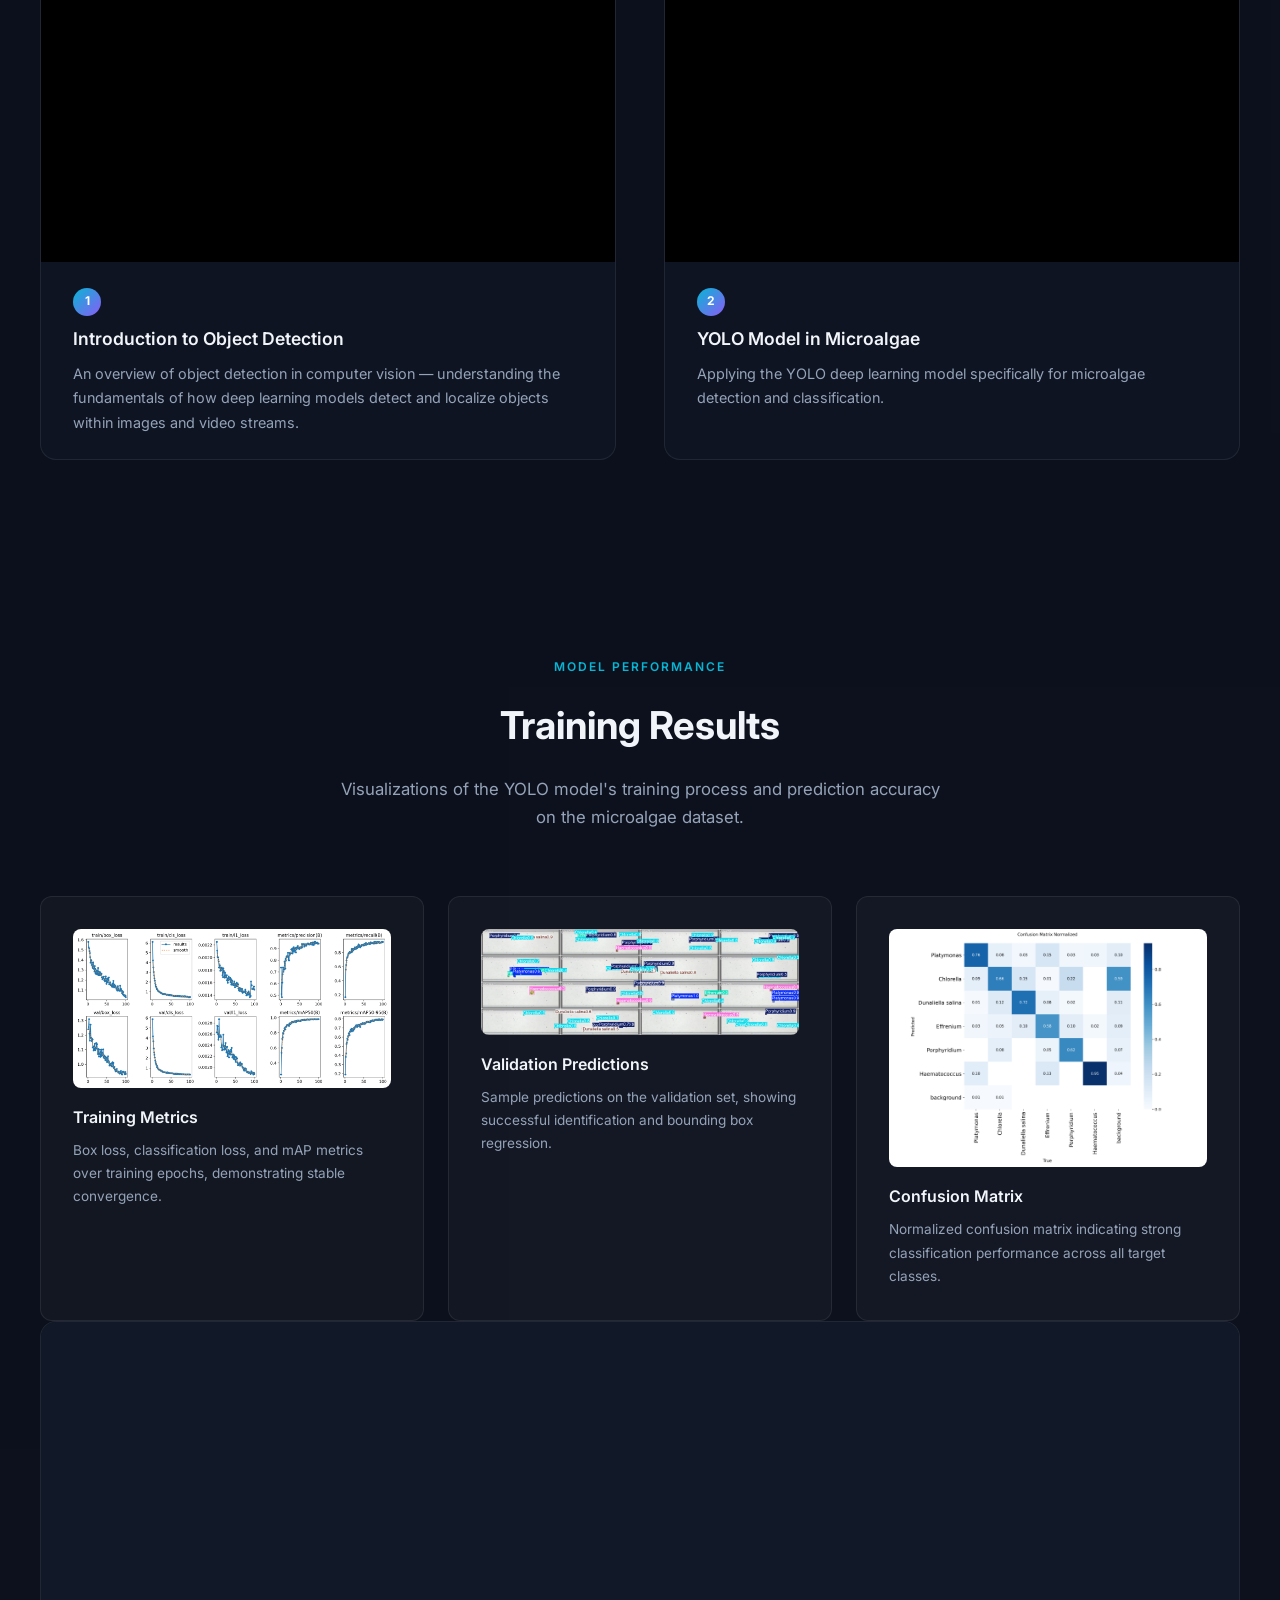
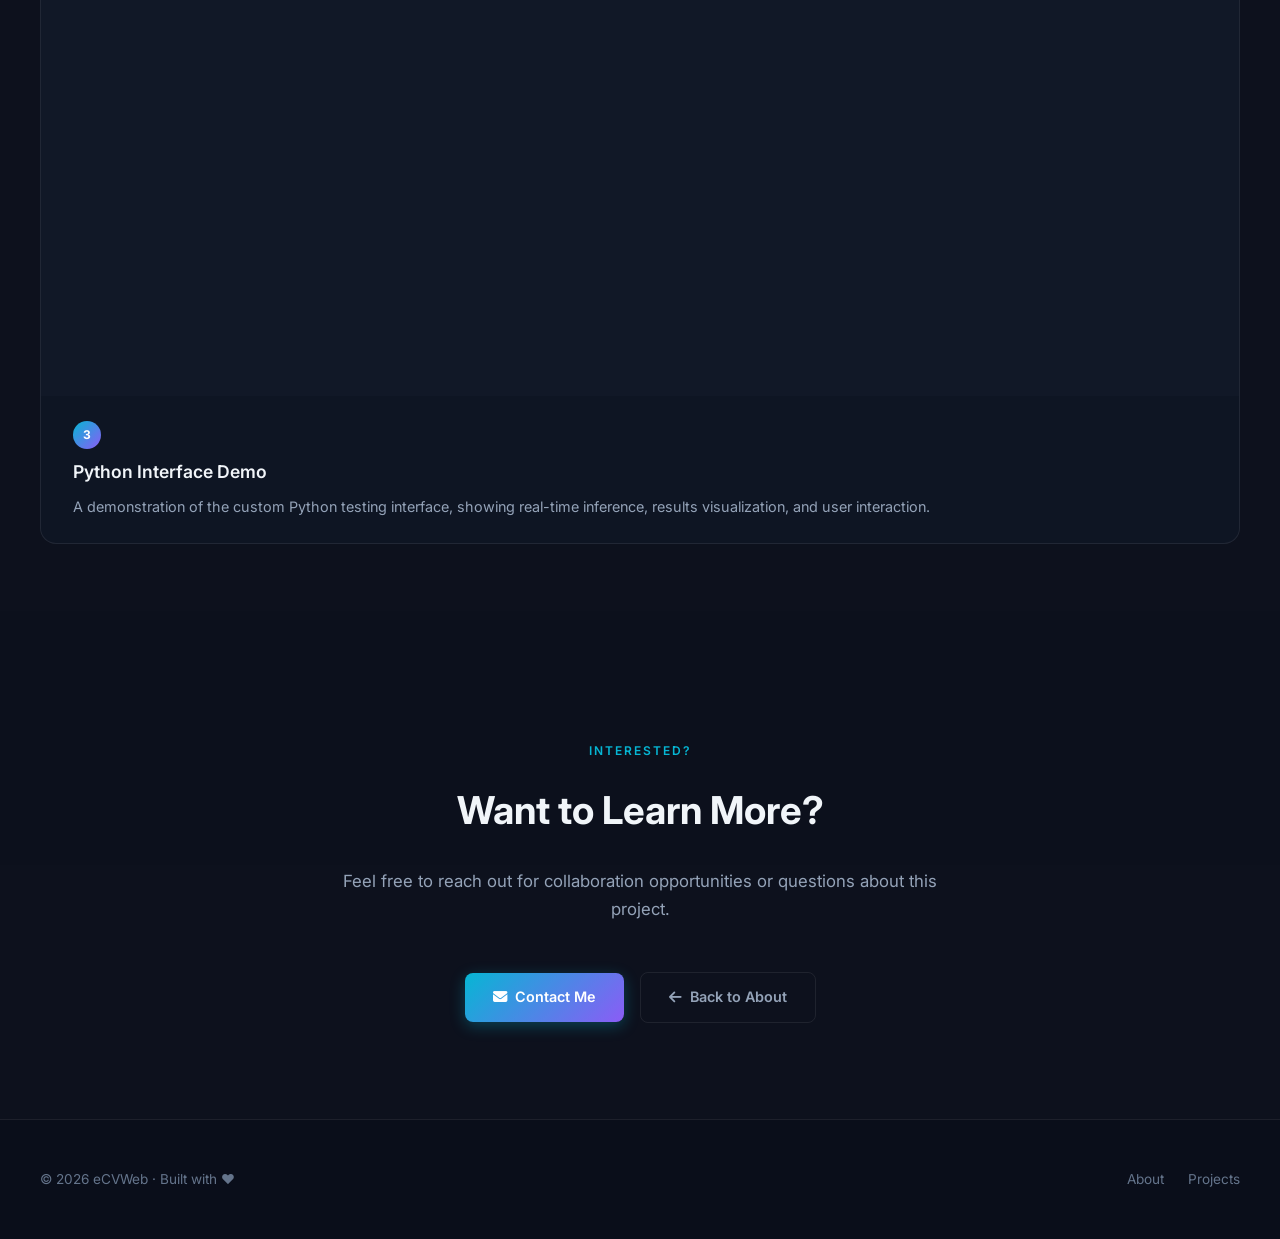
==== commit ae8be8a5: "Add YOLO training results and Python Demo video placeholder" ====
--- a/projects.html
+++ b/projects.html
@@ -206,12 +206,13 @@
         <!-- Video 3: Python Interface Demo -->
         <div class="video-card animate-on-scroll">
           <div class="video-card__player" style="background: var(--bg-secondary); display: flex; align-items: center; justify-content: center; position: relative;">
-            <!-- Placeholder for YouTube iframe -->
-            <div style="position: absolute; text-align: center; color: var(--text-muted); width: 100%;">
-              <i class="fab fa-youtube fa-3x" style="margin-bottom: 15px; color: var(--border-glass);"></i>
-              <p style="font-weight: 500;">Python Interface Demo</p>
-              <p style="font-size: 0.8rem; margin-top: 5px;">(Video link will be updated soon)</p>
-            </div>
+            <iframe 
+              src="https://youtu.be/EiaQ0lLeKYk?si=Hpr0jSpKerVyUeUA" 
+              title="Demo Microalgae Detection using YOLO model" 
+              allow="accelerometer; autoplay; clipboard-write; encrypted-media; gyroscope; picture-in-picture; web-share" 
+              allowfullscreen
+              loading="lazy"
+            ></iframe>
           </div>
           <div class="video-card__info">
             <div class="video-card__number">3</div>
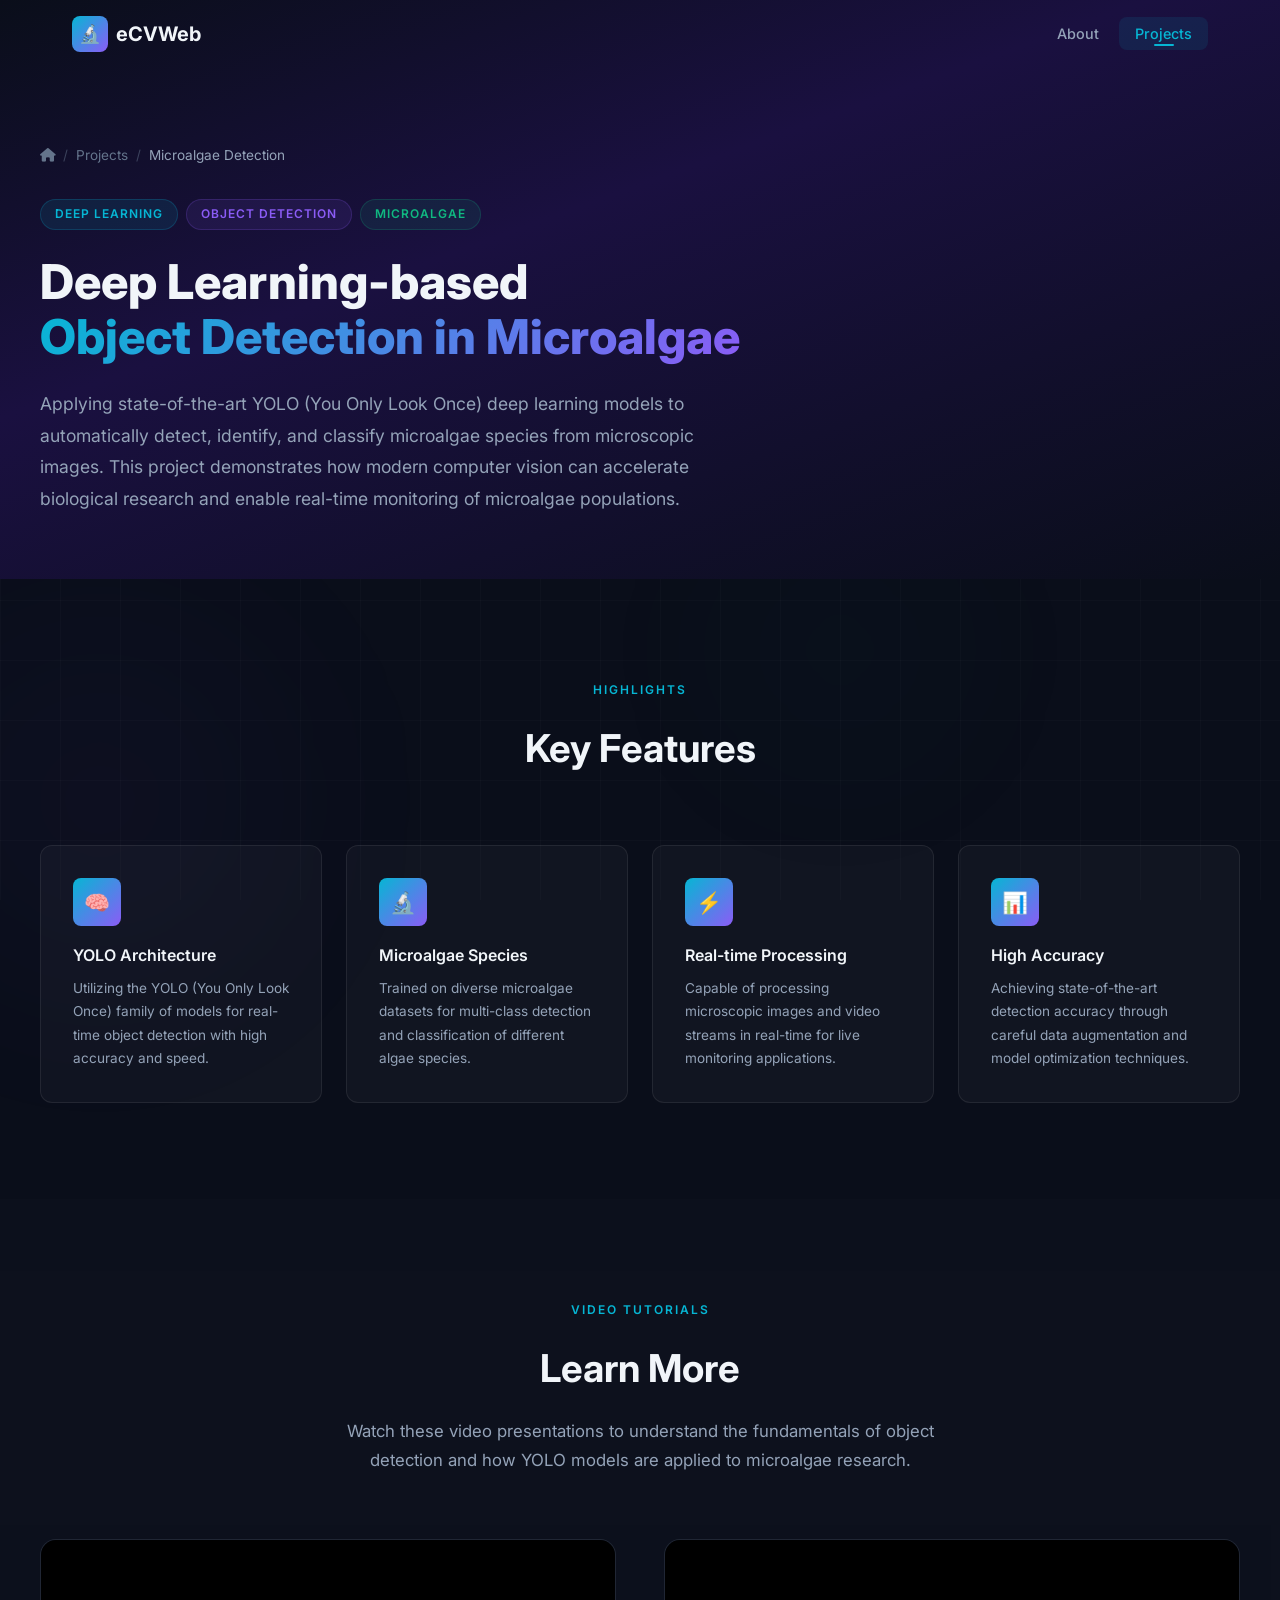
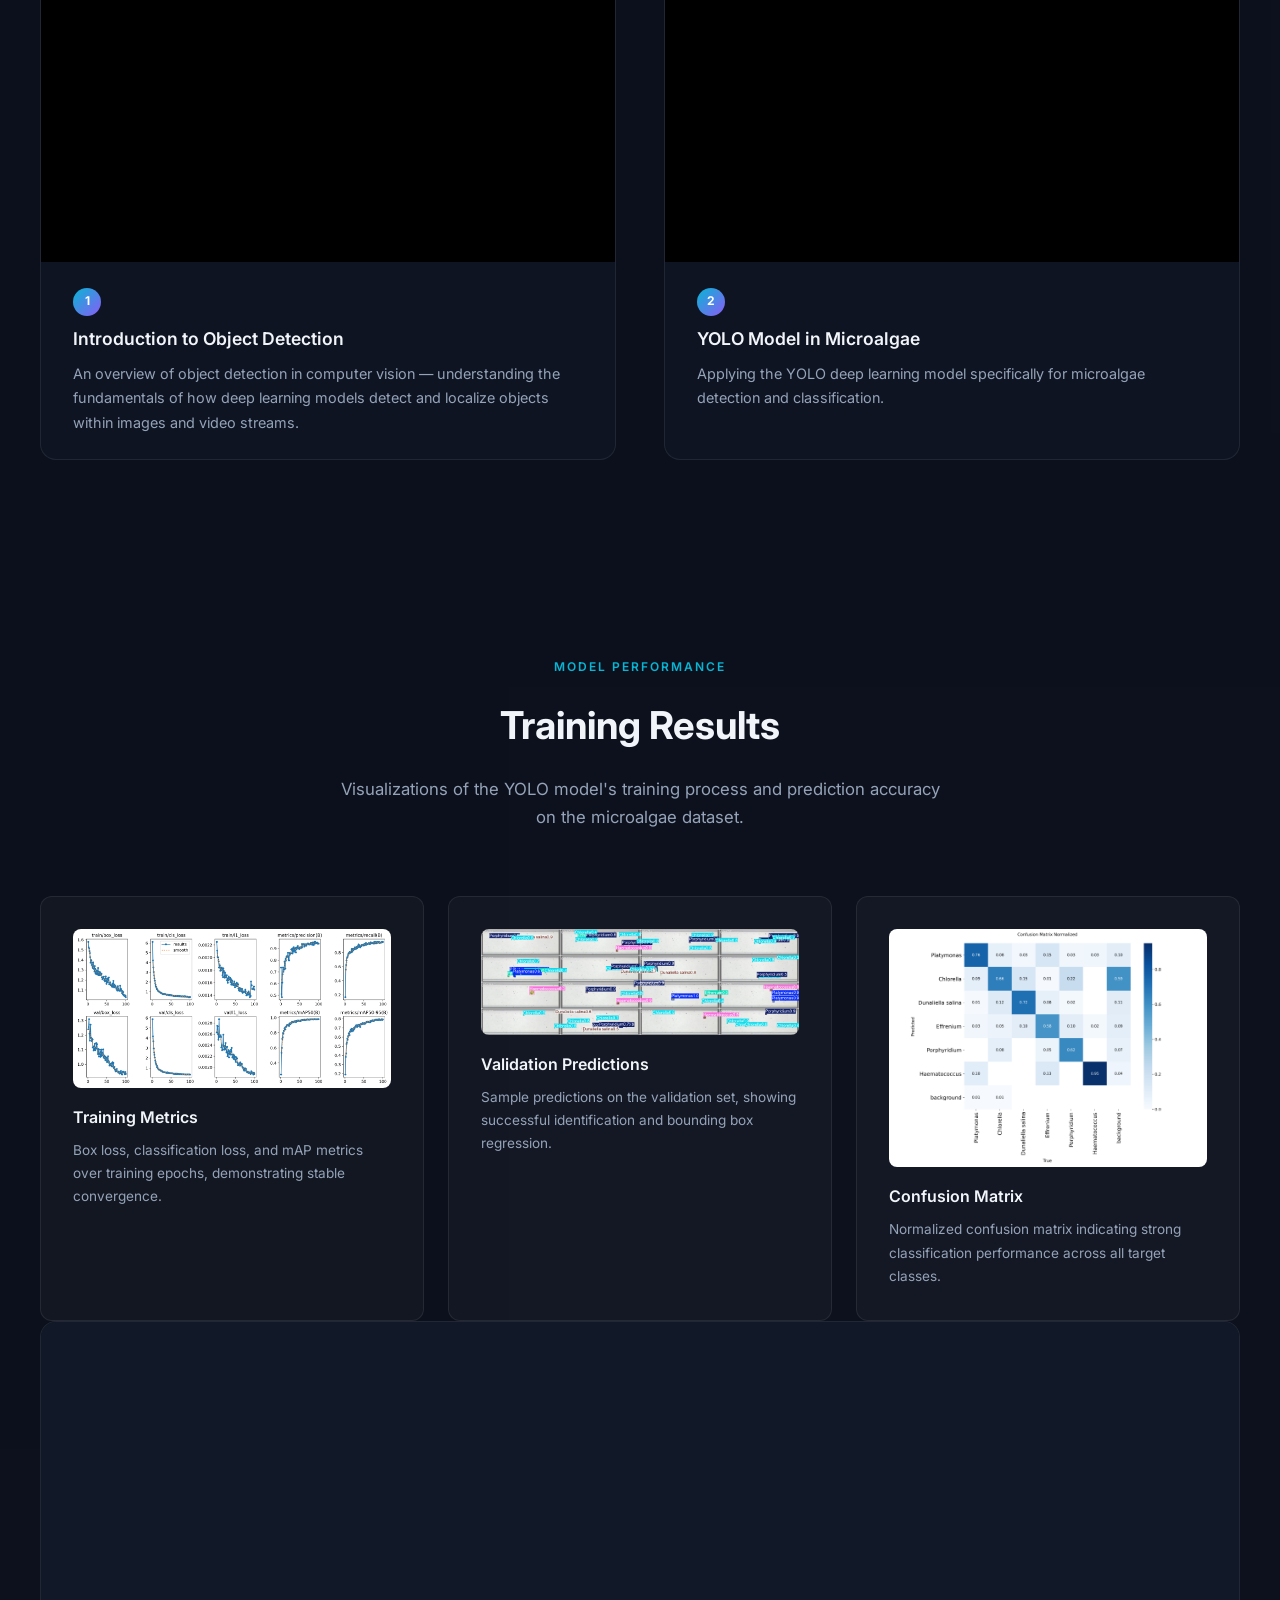
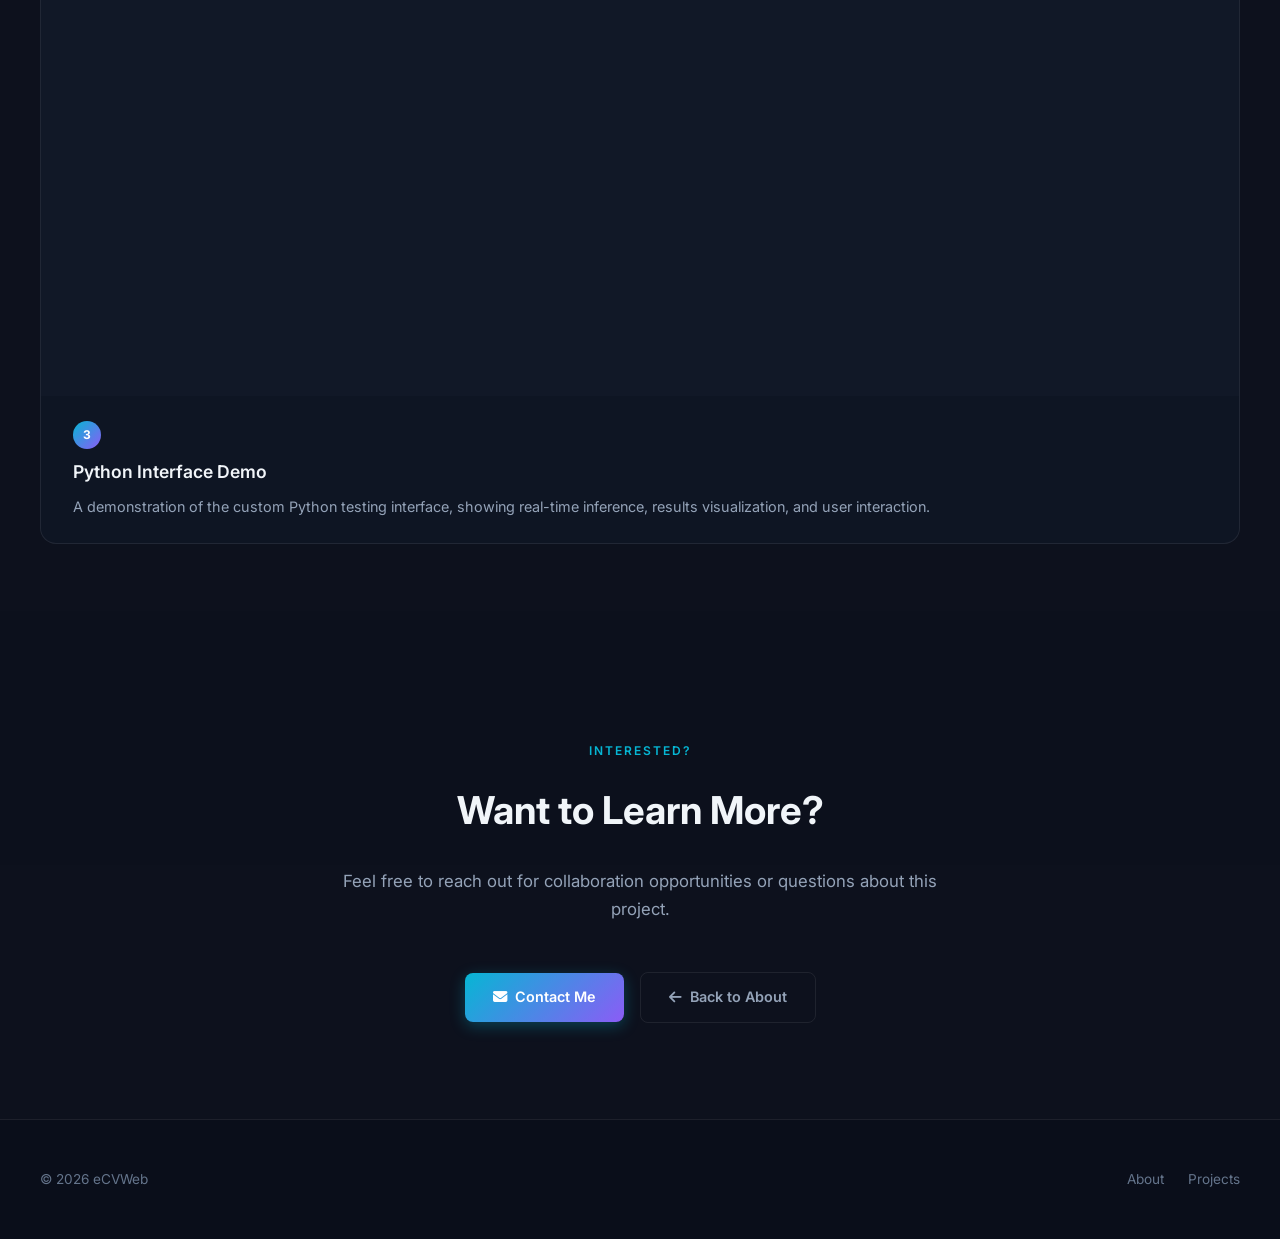
==== commit 00875637: "Update projects page" ====
--- a/projects.html
+++ b/projects.html
@@ -180,21 +180,21 @@
       
       <div class="features-grid animate-on-scroll" style="grid-template-columns: repeat(auto-fit, minmax(300px, 1fr));">
         <div class="feature-card">
-          <img src="yolo26_algae_260803/results.png" alt="Training Curves" style="border-radius: var(--radius-sm); margin-bottom: var(--space-md);">
+          <img src="yolo26_algae_260803/results.png" alt="Training Curves" class="zoomable-image" style="border-radius: var(--radius-sm); margin-bottom: var(--space-md); cursor: pointer;">
           <h3 class="feature-card__title">Training Metrics</h3>
           <p class="feature-card__text">
             Box loss, classification loss, and mAP metrics over training epochs, demonstrating stable convergence.
           </p>
         </div>
         <div class="feature-card">
-          <img src="yolo26_algae_260803/val_batch0_pred.jpg" alt="Validation Predictions" style="border-radius: var(--radius-sm); margin-bottom: var(--space-md);">
+          <img src="yolo26_algae_260803/val_batch0_pred.jpg" alt="Validation Predictions" class="zoomable-image" style="border-radius: var(--radius-sm); margin-bottom: var(--space-md); cursor: pointer;">
           <h3 class="feature-card__title">Validation Predictions</h3>
           <p class="feature-card__text">
             Sample predictions on the validation set, showing successful identification and bounding box regression.
           </p>
         </div>
         <div class="feature-card">
-          <img src="yolo26_algae_260803/confusion_matrix_normalized.png" alt="Confusion Matrix" style="border-radius: var(--radius-sm); margin-bottom: var(--space-md);">
+          <img src="yolo26_algae_260803/confusion_matrix_normalized.png" alt="Confusion Matrix" class="zoomable-image" style="border-radius: var(--radius-sm); margin-bottom: var(--space-md); cursor: pointer;">
           <h3 class="feature-card__title">Confusion Matrix</h3>
           <p class="feature-card__text">
             Normalized confusion matrix indicating strong classification performance across all target classes.
@@ -207,7 +207,7 @@
         <div class="video-card animate-on-scroll">
           <div class="video-card__player" style="background: var(--bg-secondary); display: flex; align-items: center; justify-content: center; position: relative;">
             <iframe 
-              src="https://youtu.be/EiaQ0lLeKYk?si=Hpr0jSpKerVyUeUA" 
+              src="https://www.youtube.com/embed/EiaQ0lLeKYk" 
               title="Demo Microalgae Detection using YOLO model" 
               allow="accelerometer; autoplay; clipboard-write; encrypted-media; gyroscope; picture-in-picture; web-share" 
               allowfullscreen
@@ -274,7 +274,7 @@
   <!-- Footer -->
   <footer class="footer">
     <div class="footer__container">
-      <p class="footer__text">© <span class="footer__year">2026</span> eCVWeb · Built with ❤️</p>
+      <p class="footer__text">© <span class="footer__year">2026</span> eCVWeb</p>
       <div class="footer__links">
         <a href="index.html" class="footer__link">About</a>
         <a href="projects.html" class="footer__link">Projects</a>
@@ -282,6 +282,13 @@
     </div>
   </footer>
 
+  <!-- Image Modal -->
+  <div id="imageModal" class="modal">
+    <span class="modal__close">&times;</span>
+    <img class="modal__content" id="modalImg">
+    <div id="modalCaption"></div>
+  </div>
+
   <script src="js/main.js"></script>
 </body>
 </html>
--- a/css/style.css
+++ b/css/style.css
@@ -1152,3 +1152,64 @@
   font-weight: 500;
   color: var(--accent-primary);
 }
+/* ===== Image Modal ===== */
+.modal {
+  display: none;
+  position: fixed;
+  z-index: 2000;
+  padding-top: 50px;
+  left: 0;
+  top: 0;
+  width: 100%;
+  height: 100%;
+  overflow: auto;
+  background-color: rgba(10, 14, 26, 0.95);
+  backdrop-filter: blur(5px);
+  -webkit-backdrop-filter: blur(5px);
+}
+.modal__content {
+  margin: auto;
+  display: block;
+  max-width: 90%;
+  max-height: 80vh;
+  border-radius: var(--radius-md);
+  box-shadow: 0 0 30px rgba(6, 182, 212, 0.3);
+  animation: zoomIn 0.3s ease;
+}
+.modal__close {
+  position: absolute;
+  top: 20px;
+  right: 35px;
+  color: #f1f1f1;
+  font-size: 40px;
+  font-weight: bold;
+  transition: 0.3s;
+  cursor: pointer;
+}
+.modal__close:hover,
+.modal__close:focus {
+  color: var(--accent-primary);
+  text-decoration: none;
+  cursor: pointer;
+}
+#modalCaption {
+  margin: auto;
+  display: block;
+  width: 80%;
+  max-width: 700px;
+  text-align: center;
+  color: #ccc;
+  padding: 10px 0;
+  height: 150px;
+}
+@keyframes zoomIn {
+  from {transform:scale(0)}
+  to {transform:scale(1)}
+}
+.zoomable-image {
+  transition: 0.3s;
+}
+.zoomable-image:hover {
+  opacity: 0.8;
+  transform: scale(1.02);
+}
